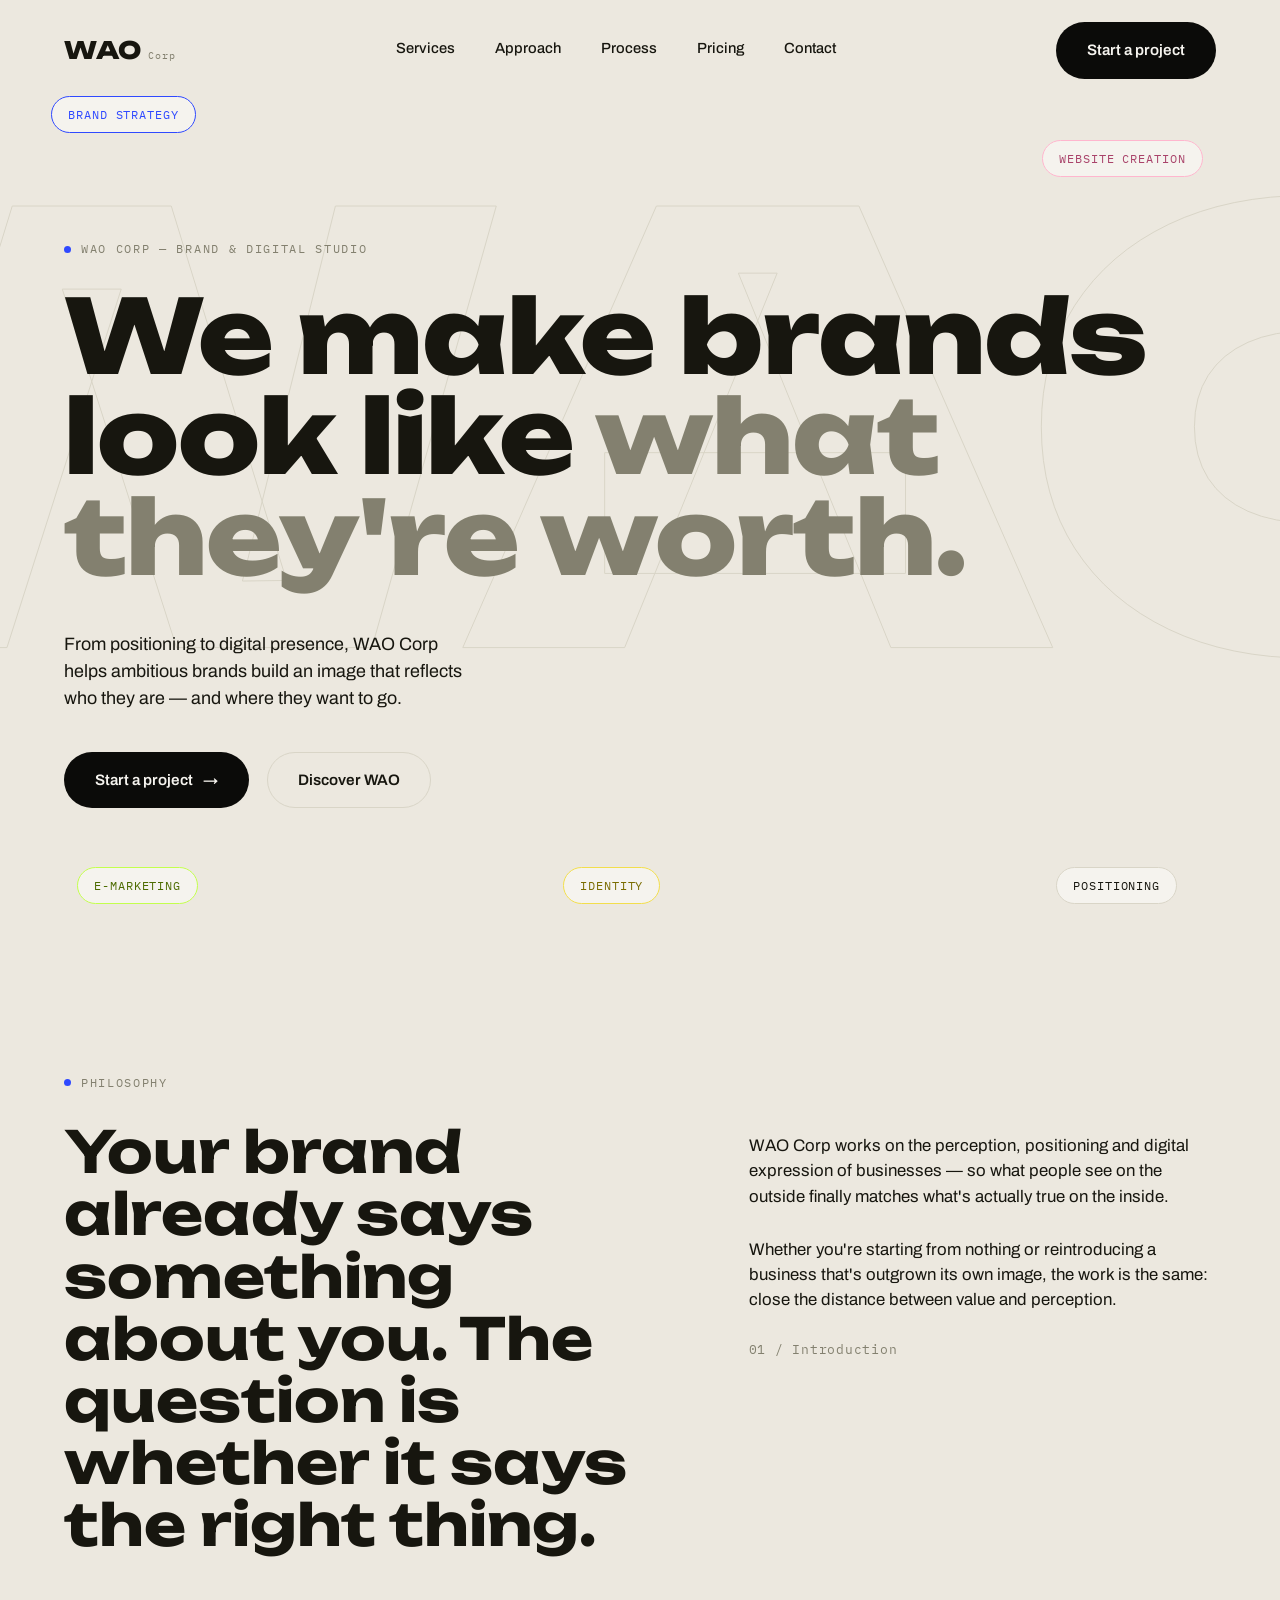
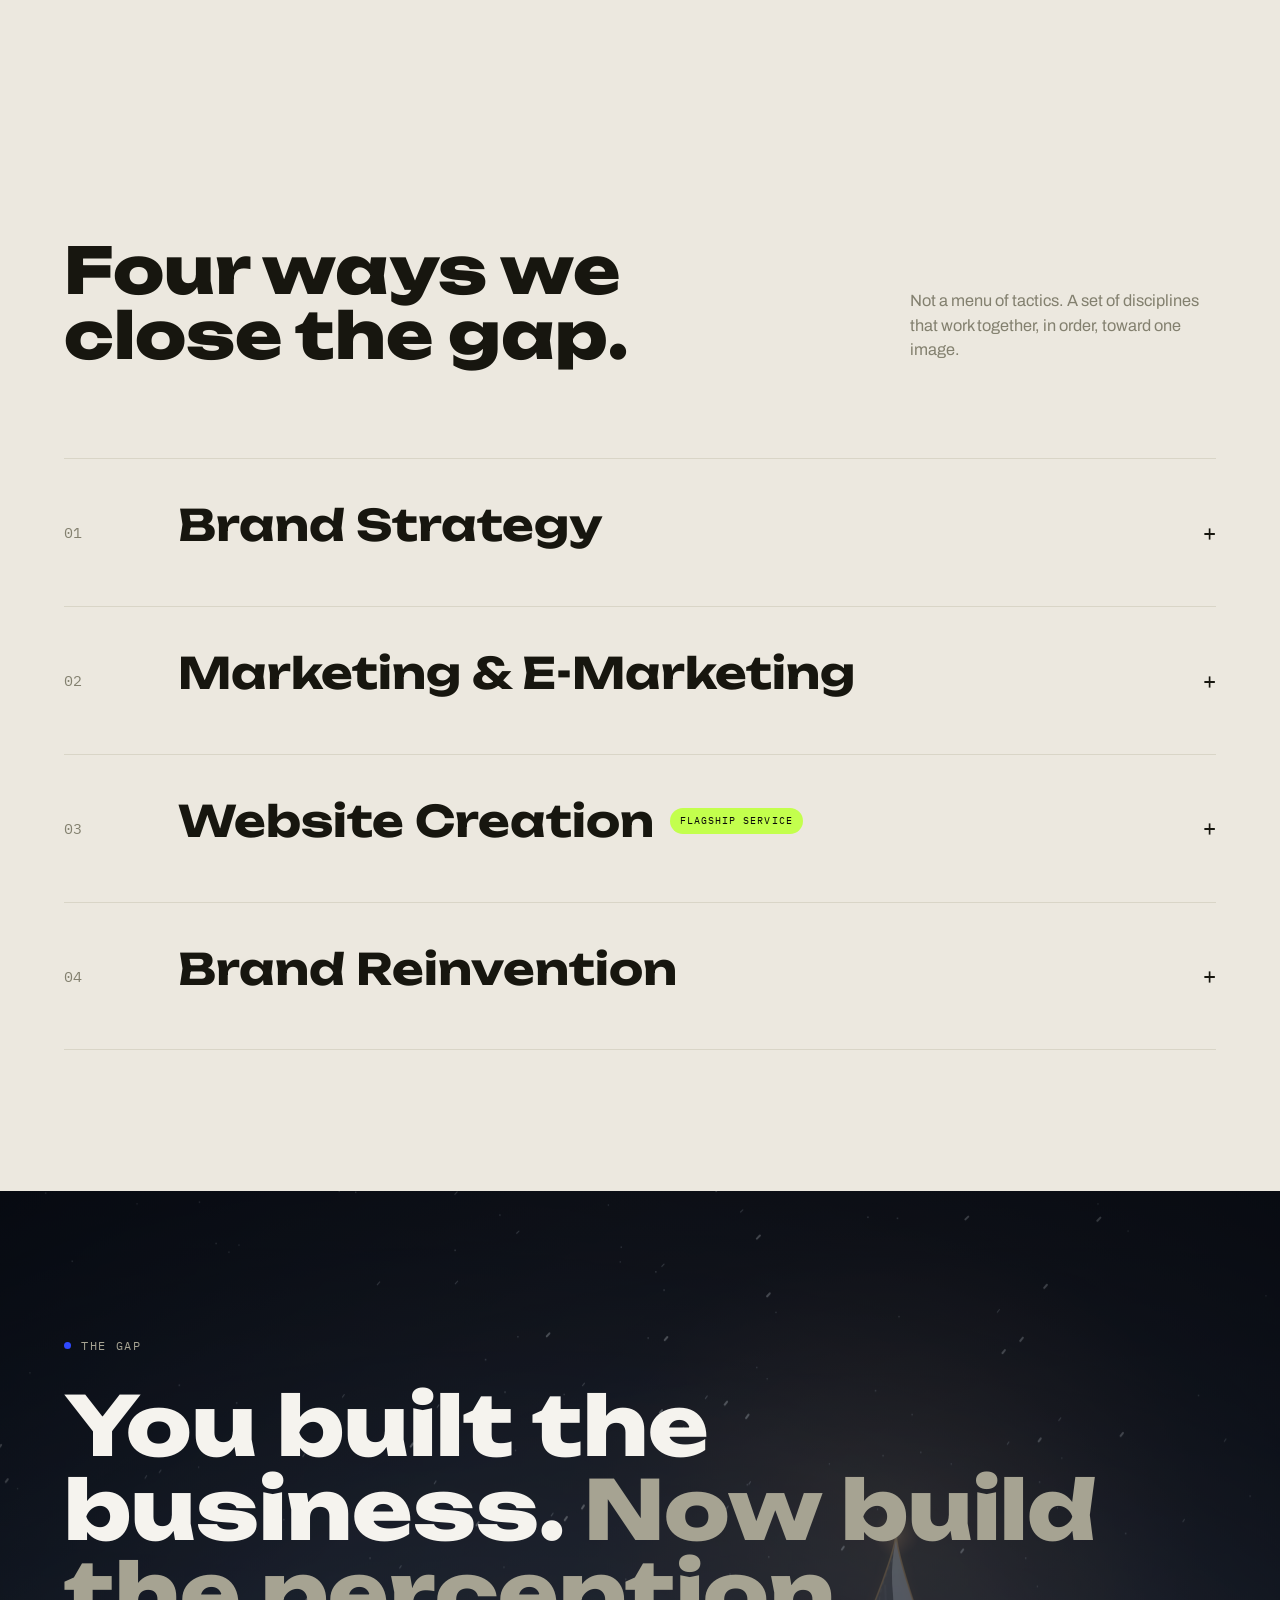
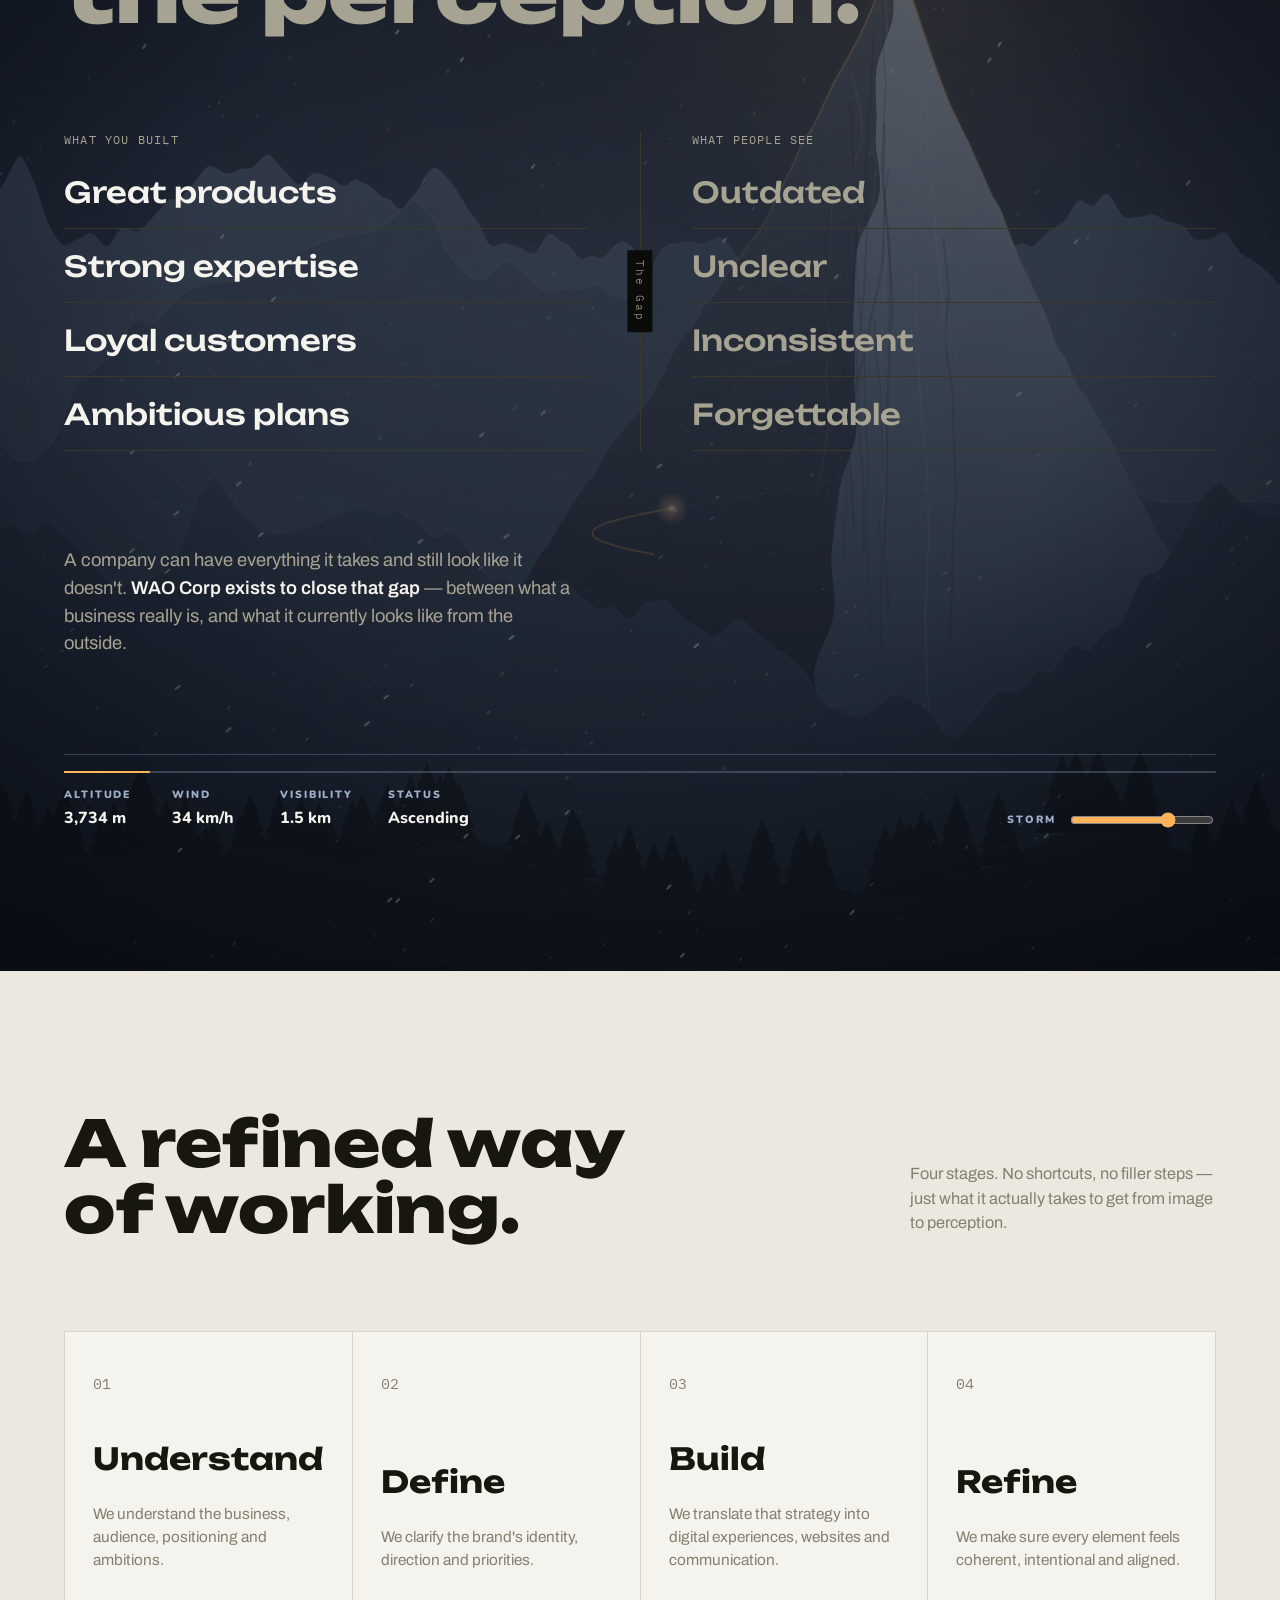
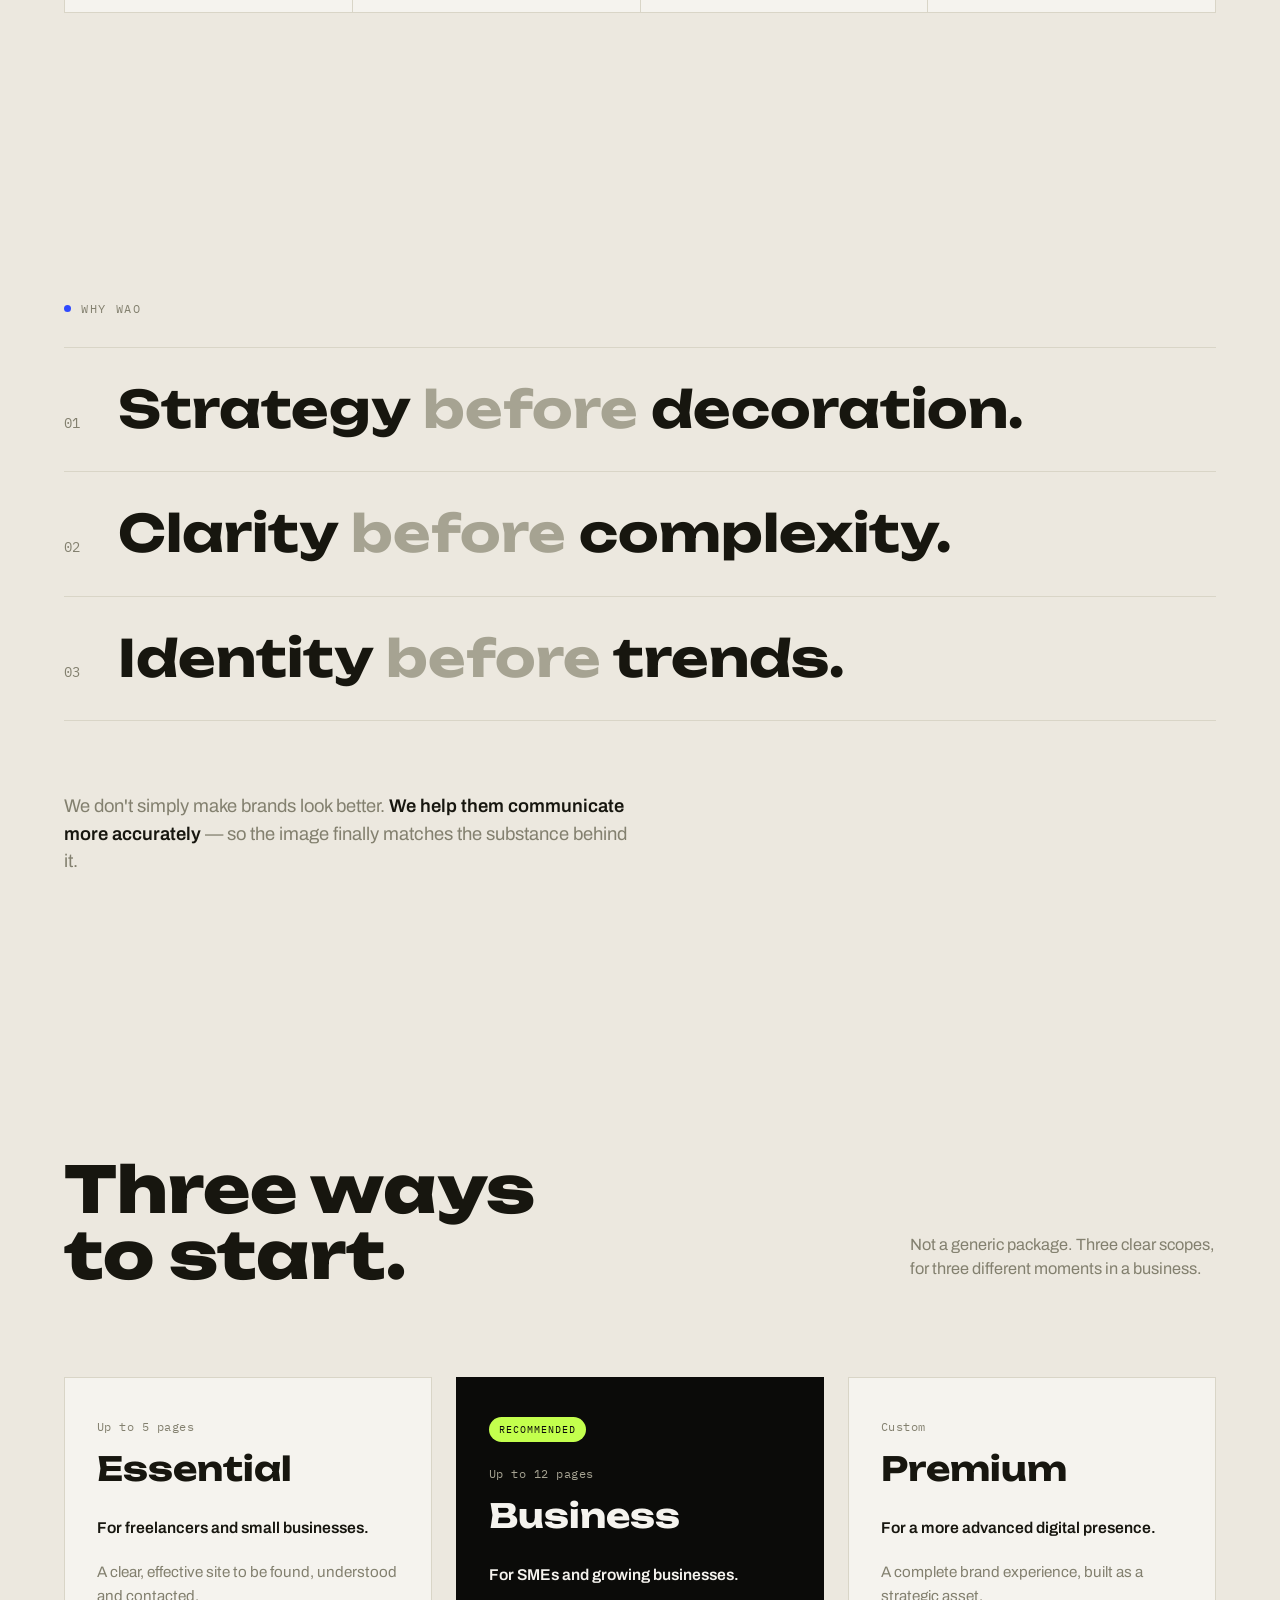
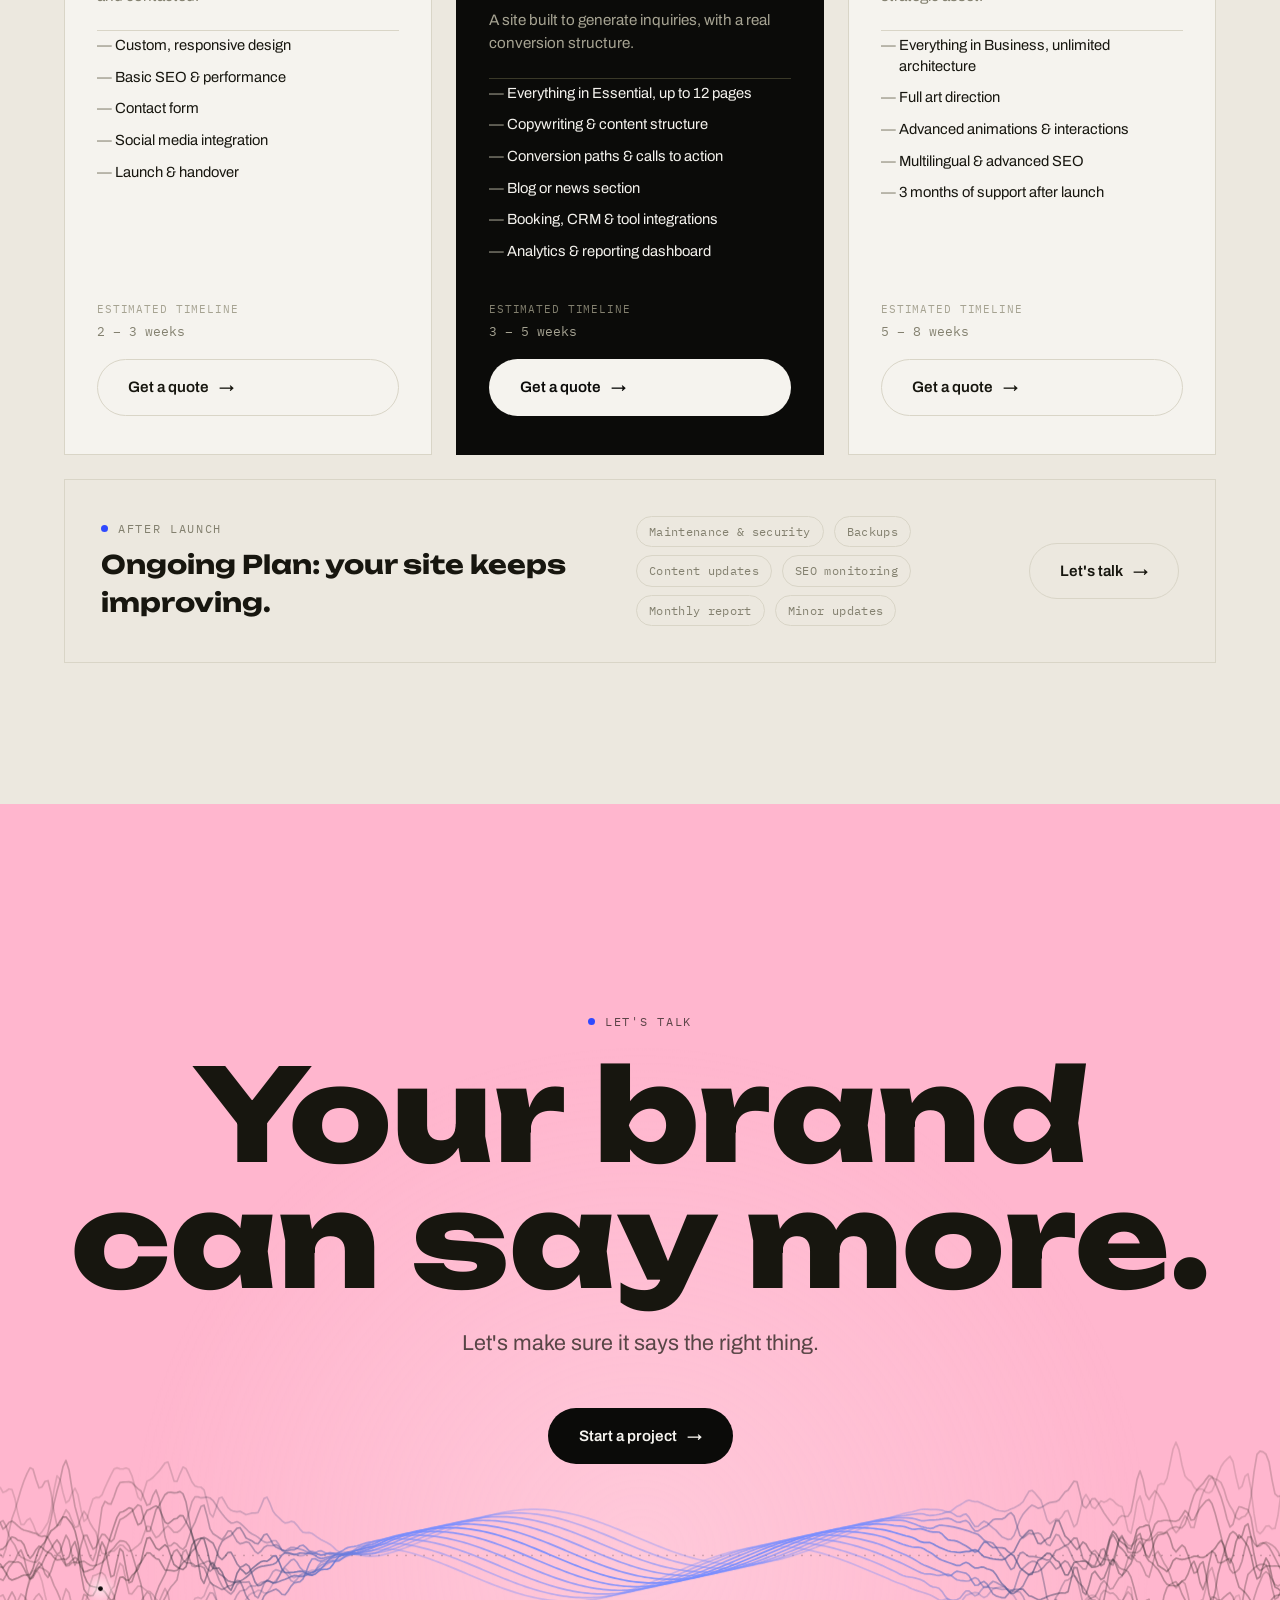
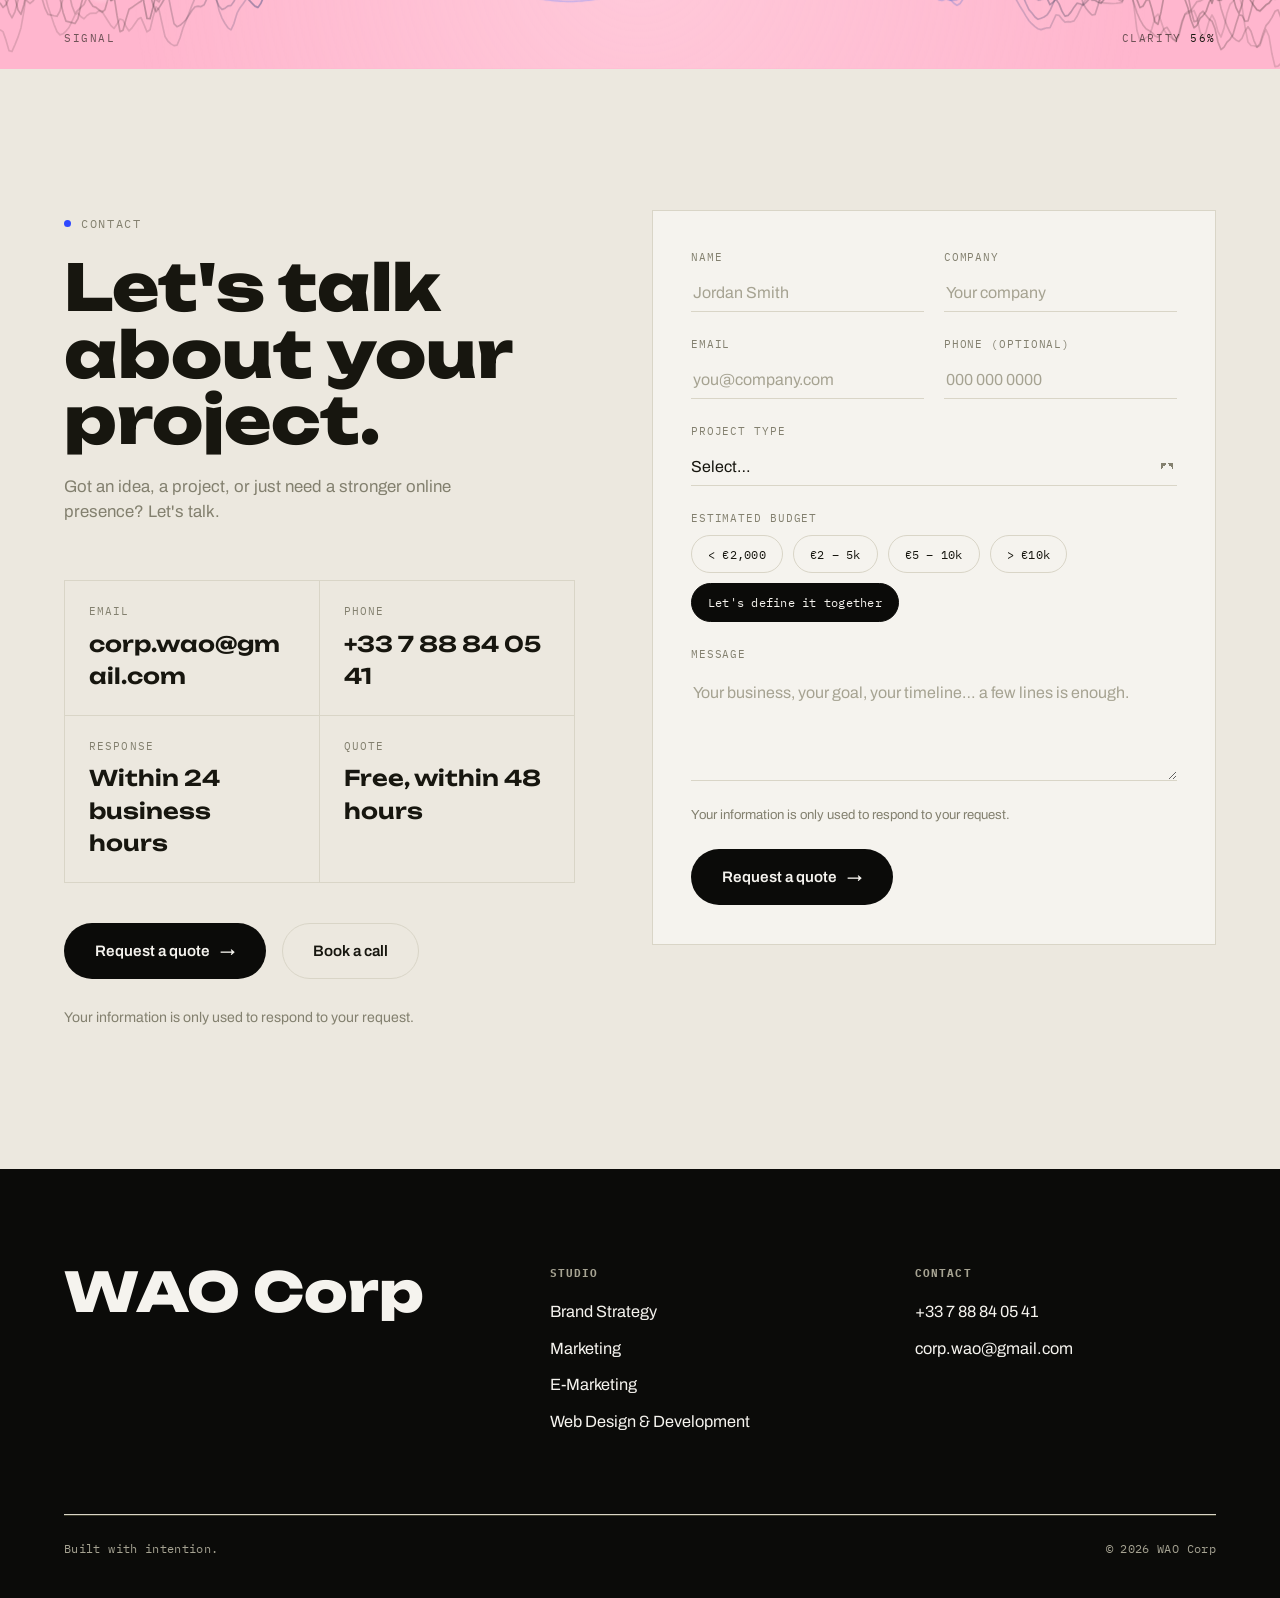
==== index.html @ 5b119898 "Add files via upload" ====
<!doctype html>
<html lang="en">
<head>
<meta charset="UTF-8">
<meta name="viewport" content="width=device-width, initial-scale=1, viewport-fit=cover">
<title>WAO Corp — Brand &amp; Digital Studio</title>
<meta name="description" content="WAO Corp helps ambitious brands align their image with what they're truly worth — brand strategy, marketing, website creation and brand reinvention.">
<meta name="theme-color" content="#F5F3EE">

<!-- Open Graph -->
<meta property="og:title" content="WAO Corp — Brand & Digital Studio">
<meta property="og:description" content="We make brands look like what they're worth.">
<meta property="og:type" content="website">

<link rel="preconnect" href="https://fonts.googleapis.com">
<link rel="preconnect" href="https://fonts.gstatic.com" crossorigin>
<link href="https://fonts.googleapis.com/css2?family=Unbounded:wght@500;600;700;800;900&family=Archivo:wght@400;500;600;700&family=IBM+Plex+Mono:wght@400;500&family=Nunito:wght@800;900&display=swap" rel="stylesheet">

<link rel="stylesheet" href="styles.css">
<link rel="stylesheet" href="work-visuals.css">
</head>
<body>

<!-- ================= HEADER ================= -->
<header class="site-header">
  <a href="#top" class="logo">WAO<span>Corp</span></a>

  <nav class="nav-links" aria-label="Primary">
    <a href="#services">Services</a>
    <a href="#approach">Approach</a>
    <a href="#process">Process</a>
    <a href="#pricing">Pricing</a>
    <a href="#contact">Contact</a>
  </nav>

  <div class="nav-right">
    <a href="#pricing" class="btn btn-primary nav-cta">Start a project</a>
    <button class="nav-toggle" aria-label="Open menu" aria-expanded="false">
      <span></span><span></span><span></span>
    </button>
  </div>
</header>

<div class="mobile-menu" id="mobile-menu">
  <nav class="mobile-menu-links" aria-label="Mobile">
    <a href="#services">Services</a>
    <a href="#approach">Approach</a>
    <a href="#process">Process</a>
    <a href="#pricing">Pricing</a>
    <a href="#contact">Contact</a>
  </nav>
  <div class="mobile-menu-foot">
    <span>corp.wao@gmail.com</span>
    <a href="#pricing">Start a project →</a>
  </div>
</div>

<main id="top">

  <!-- ================= HERO ================= -->
  <section class="hero section-alt">
    <div class="hero-watermark" aria-hidden="true">WAO</div>

    <div class="hero-tags" aria-hidden="true">
      <span class="hero-tag hero-tag--1">Brand Strategy</span>
      <span class="hero-tag hero-tag--2">Website Creation</span>
      <span class="hero-tag hero-tag--3">E-Marketing</span>
      <span class="hero-tag hero-tag--4">Positioning</span>
      <span class="hero-tag hero-tag--5">Identity</span>
    </div>

    <div class="container hero-inner">
      <div class="hero-eyebrow-row">
        <span class="eyebrow">WAO Corp — Brand &amp; Digital Studio</span>
      </div>

      <h1>We make brands<br>look like <em>what<br>they're worth.</em></h1>

      <div class="hero-grid">
        <div>
          <p class="hero-sub">From positioning to digital presence, WAO Corp helps ambitious brands build an image that reflects who they are — and where they want to go.</p>
          <div class="hero-actions">
            <a href="#pricing" class="btn btn-primary">Start a project <span class="btn-arrow">→</span></a>
            <a href="#philosophy" class="btn btn-ghost">Discover WAO</a>
          </div>
        </div>
      </div>
    </div>
  </section>

  <!-- ================= PHILOSOPHY ================= -->
  <section class="section section-alt" id="philosophy">
    <div class="container">
      <span class="eyebrow reveal">Philosophy</span>

      <div class="philosophy-grid" style="margin-top: 28px;">
        <p class="philosophy-statement reveal">Your brand already says something about you. <span class="accent">The question is whether it says the right thing.</span></p>

        <div class="philosophy-aside reveal">
          <p>WAO Corp works on the perception, positioning and digital expression of businesses — so what people see on the outside finally matches what's actually true on the inside.</p>
          <p>Whether you're starting from nothing or reintroducing a business that's outgrown its own image, the work is the same: close the distance between value and perception.</p>
          <span class="philosophy-index">01 / Introduction</span>
        </div>
      </div>
    </div>
  </section>

  <!-- ================= SERVICES ================= -->
  <section class="section section-alt" id="services">
    <div class="container">
      <div class="section-head reveal">
        <h2>Four ways we close the gap.</h2>
        <p>Not a menu of tactics. A set of disciplines that work together, in order, toward one image.</p>
      </div>

      <div class="service-list reveal">
        <div class="service-row" tabindex="0" role="button" aria-expanded="false">
          <span class="service-index">01</span>
          <div class="service-main">
            <div class="service-title-line">
              <h3 class="service-title">Brand Strategy</h3>
            </div>
            <div class="service-desc">
              <div class="service-desc-inner">
                <p>Positioning, identity direction, brand perception, messaging and strategic coherence. The thinking everything else is built on.</p>
              </div>
            </div>
          </div>
          <span class="service-arrow" aria-hidden="true">+</span>
        </div>

        <div class="service-row" tabindex="0" role="button" aria-expanded="false">
          <span class="service-index">02</span>
          <div class="service-main">
            <div class="service-title-line">
              <h3 class="service-title">Marketing &amp; E-Marketing</h3>
            </div>
            <div class="service-desc">
              <div class="service-desc-inner">
                <p>Digital marketing strategy, content direction, acquisition thinking, digital campaigns and online visibility — built around the brand, not around trends.</p>
              </div>
            </div>
          </div>
          <span class="service-arrow" aria-hidden="true">+</span>
        </div>

        <div class="service-row" tabindex="0" role="button" aria-expanded="false">
          <span class="service-index">03</span>
          <div class="service-main">
            <div class="service-title-line">
              <h3 class="service-title">Website Creation</h3>
              <span class="service-flag">Flagship service</span>
            </div>
            <div class="service-desc">
              <div class="service-desc-inner">
                <p>Website design and development focused on clarity, credibility, conversion and brand expression. Often the first real contact between a company and the people it wants to reach — so it's the one we treat with the most weight.</p>
              </div>
            </div>
          </div>
          <span class="service-arrow" aria-hidden="true">+</span>
        </div>

        <div class="service-row" tabindex="0" role="button" aria-expanded="false">
          <span class="service-index">04</span>
          <div class="service-main">
            <div class="service-title-line">
              <h3 class="service-title">Brand Reinvention</h3>
            </div>
            <div class="service-desc">
              <div class="service-desc-inner">
                <p>Helping existing businesses redefine how they present themselves when their current identity no longer reflects their ambition.</p>
              </div>
            </div>
          </div>
          <span class="service-arrow" aria-hidden="true">+</span>
        </div>
      </div>
    </div>
  </section>

  <!-- ================= THE GAP =================
       Background: animated canvas (ported from Summit Storm), a climber
       ascending a snowstorm-wrapped peak. See gap-animation.js. -->
  <section class="section the-gap-section" id="the-gap">
    <canvas class="gap-canvas" id="gap-stage" role="img" aria-label="Animated snowstorm over a mountain range. A climber's headlamp works up a switchback route toward a glowing summit."></canvas>
    <div class="gap-overlay" aria-hidden="true"></div>

    <div class="container gap-content">
      <span class="eyebrow eyebrow--on-dark reveal">The Gap</span>

      <h2 class="gap-statement reveal" style="margin-top: 28px;">You built the business. <span class="accent">Now build the perception.</span></h2>

      <div class="gap-columns reveal">
        <div class="gap-col">
          <span class="gap-col-label">What you built</span>
          <ul>
            <li>Great products</li>
            <li>Strong expertise</li>
            <li>Loyal customers</li>
            <li>Ambitious plans</li>
          </ul>
        </div>

        <div class="gap-divider" aria-hidden="true"><span>The Gap</span></div>

        <div class="gap-col gap-col--negative">
          <span class="gap-col-label">What people see</span>
          <ul>
            <li>Outdated</li>
            <li>Unclear</li>
            <li>Inconsistent</li>
            <li>Forgettable</li>
          </ul>
        </div>
      </div>

      <p class="gap-close reveal">A company can have everything it takes and still look like it doesn't. <strong>WAO Corp exists to close that gap</strong> — between what a business really is, and what it currently looks like from the outside.</p>

      <footer class="gap-hud reveal">
        <div class="gap-hud-prog" aria-hidden="true"><i id="gap-prog"></i></div>
        <dl class="gap-hud-readouts">
          <div class="val"><dt>Altitude</dt><dd id="gap-r-alt">3,650 m</dd></div>
          <div class="val"><dt>Wind</dt><dd id="gap-r-wind">62 km/h</dd></div>
          <div class="val"><dt>Visibility</dt><dd id="gap-r-vis">180 m</dd></div>
          <div class="status"><dt>Status</dt><dd id="gap-r-state">Ascending</dd></div>
        </dl>
        <div class="gap-hud-ctrl">
          <label for="gap-storm">Storm</label>
          <input type="range" id="gap-storm" min="0" max="100" value="70">
        </div>
      </footer>
    </div>
  </section>

  <!-- ================= PROCESS ================= -->
  <section class="section section-alt" id="process">
    <div class="container">
      <div class="section-head reveal">
        <h2>A refined way of working.</h2>
        <p>Four stages. No shortcuts, no filler steps — just what it actually takes to get from image to perception.</p>
      </div>

      <div class="process-list reveal">
        <div class="process-step">
          <span class="process-num">01</span>
          <h3 class="process-title">Understand</h3>
          <p class="process-desc">We understand the business, audience, positioning and ambitions.</p>
        </div>
        <div class="process-step">
          <span class="process-num">02</span>
          <h3 class="process-title">Define</h3>
          <p class="process-desc">We clarify the brand's identity, direction and priorities.</p>
        </div>
        <div class="process-step">
          <span class="process-num">03</span>
          <h3 class="process-title">Build</h3>
          <p class="process-desc">We translate that strategy into digital experiences, websites and communication.</p>
        </div>
        <div class="process-step">
          <span class="process-num">04</span>
          <h3 class="process-title">Refine</h3>
          <p class="process-desc">We make sure every element feels coherent, intentional and aligned.</p>
        </div>
      </div>
    </div>
  </section>

  <!-- ================= WHY WAO ================= -->
  <section class="section section-alt" id="approach">
    <div class="container">
      <span class="eyebrow reveal">Why WAO</span>

      <div class="why-list reveal" style="margin-top: 28px;">
        <div class="why-line">
          <span class="why-num">01</span>
          <p class="why-text">Strategy <span class="fade">before</span> decoration.</p>
        </div>
        <div class="why-line">
          <span class="why-num">02</span>
          <p class="why-text">Clarity <span class="fade">before</span> complexity.</p>
        </div>
        <div class="why-line">
          <span class="why-num">03</span>
          <p class="why-text">Identity <span class="fade">before</span> trends.</p>
        </div>
      </div>

      <p class="why-close reveal">We don't simply make brands look better. <strong>We help them communicate more accurately</strong> — so the image finally matches the substance behind it.</p>
    </div>
  </section>

  <!-- ================= PRICING ================= -->
  <section class="section section-alt" id="pricing">
    <div class="container">
      <div class="section-head reveal">
        <h2>Three ways to start.</h2>
        <p>Not a generic package. Three clear scopes, for three different moments in a business.</p>
      </div>

      <div class="pricing-grid reveal">
        <article class="pricing-card">
          <div class="pricing-head">
            <span class="pricing-scope">Up to 5 pages</span>
            <h3 class="pricing-name">Essential</h3>
          </div>
          <p class="pricing-audience">For freelancers and small businesses.</p>
          <p class="pricing-desc">A clear, effective site to be found, understood and contacted.</p>
          <ul class="pricing-features">
            <li>Custom, responsive design</li>
            <li>Basic SEO &amp; performance</li>
            <li>Contact form</li>
            <li>Social media integration</li>
            <li>Launch &amp; handover</li>
          </ul>
          <div class="pricing-foot">
            <div class="pricing-timeline"><span>Estimated timeline</span>2 – 3 weeks</div>
            <a href="#contact" class="btn btn-ghost">Get a quote <span class="btn-arrow">→</span></a>
          </div>
        </article>

        <article class="pricing-card pricing-card--featured">
          <span class="pricing-badge">Recommended</span>
          <div class="pricing-head">
            <span class="pricing-scope">Up to 12 pages</span>
            <h3 class="pricing-name">Business</h3>
          </div>
          <p class="pricing-audience">For SMEs and growing businesses.</p>
          <p class="pricing-desc">A site built to generate inquiries, with a real conversion structure.</p>
          <ul class="pricing-features">
            <li>Everything in Essential, up to 12 pages</li>
            <li>Copywriting &amp; content structure</li>
            <li>Conversion paths &amp; calls to action</li>
            <li>Blog or news section</li>
            <li>Booking, CRM &amp; tool integrations</li>
            <li>Analytics &amp; reporting dashboard</li>
          </ul>
          <div class="pricing-foot">
            <div class="pricing-timeline"><span>Estimated timeline</span>3 – 5 weeks</div>
            <a href="#contact" class="btn btn-on-dark">Get a quote <span class="btn-arrow">→</span></a>
          </div>
        </article>

        <article class="pricing-card">
          <div class="pricing-head">
            <span class="pricing-scope">Custom</span>
            <h3 class="pricing-name">Premium</h3>
          </div>
          <p class="pricing-audience">For a more advanced digital presence.</p>
          <p class="pricing-desc">A complete brand experience, built as a strategic asset.</p>
          <ul class="pricing-features">
            <li>Everything in Business, unlimited architecture</li>
            <li>Full art direction</li>
            <li>Advanced animations &amp; interactions</li>
            <li>Multilingual &amp; advanced SEO</li>
            <li>3 months of support after launch</li>
          </ul>
          <div class="pricing-foot">
            <div class="pricing-timeline"><span>Estimated timeline</span>5 – 8 weeks</div>
            <a href="#contact" class="btn btn-ghost">Get a quote <span class="btn-arrow">→</span></a>
          </div>
        </article>
      </div>

      <div class="pricing-followup reveal">
        <div class="pricing-followup-head">
          <span class="eyebrow">After launch</span>
          <h3 class="pricing-followup-title">Ongoing Plan: your site keeps improving.</h3>
        </div>
        <ul class="pricing-followup-list">
          <li>Maintenance &amp; security</li>
          <li>Backups</li>
          <li>Content updates</li>
          <li>SEO monitoring</li>
          <li>Monthly report</li>
          <li>Minor updates</li>
        </ul>
        <a href="#contact" class="btn btn-ghost">Let's talk <span class="btn-arrow">→</span></a>
      </div>
    </div>
  </section>

  <!-- ================= CTA ================= -->
  <section class="cta-section" id="start-project">
    <canvas class="cta-canvas" id="cta-stage" role="img" aria-label="Animated sound-wave lines. Noisy and tangled at the edges, they resolve into clean, parallel lines near the centre."></canvas>
    <div class="container">
      <span class="eyebrow reveal">Let's talk</span>
      <h2 class="cta-heading reveal" style="margin-top: 20px;">Your brand can say more.</h2>
      <p class="cta-sub reveal">Let's make sure it says the right thing.</p>
      <div class="cta-actions reveal">
        <a href="#contact" class="btn btn-primary">Start a project <span class="btn-arrow">→</span></a>
      </div>
    </div>
    <div class="cta-readout" aria-hidden="true"><span>Signal</span><span>Clarity <b id="cta-clarity">62%</b></span></div>
  </section>

  <!-- ================= CONTACT =================
       The quote form posts to Formspree. The form ID (myekyvgg) is set in the form action. -->
  <section class="section contact-section" id="contact">
    <div class="container">
      <div class="contact-grid">
        <div class="reveal">
          <span class="eyebrow">Contact</span>
          <h2 class="contact-heading" style="margin-top: 20px;">Let's talk about your project.</h2>
          <p class="contact-sub">Got an idea, a project, or just need a stronger online presence? Let's talk.</p>

          <div class="contact-info-grid">
            <div class="contact-info-item">
              <span class="contact-info-label">Email</span>
              <a href="mailto:corp.wao@gmail.com" class="contact-info-value">corp.wao@gmail.com</a>
            </div>
            <div class="contact-info-item">
              <span class="contact-info-label">Phone</span>
              <a href="tel:+33788840541" class="contact-info-value">+33 7 88 84 05 41</a>
            </div>
            <div class="contact-info-item">
              <span class="contact-info-label">Response</span>
              <span class="contact-info-value">Within 24 business hours</span>
            </div>
            <div class="contact-info-item">
              <span class="contact-info-label">Quote</span>
              <span class="contact-info-value">Free, within 48 hours</span>
            </div>
          </div>

          <div class="contact-actions">
            <a href="#devis-form" class="btn btn-primary">Request a quote <span class="btn-arrow">→</span></a>
            <a href="mailto:corp.wao@gmail.com?subject=Book%20a%20call" class="btn btn-ghost">Book a call</a>
          </div>

          <p class="contact-note">Your information is only used to respond to your request.</p>
        </div>

        <div class="contact-form-wrap reveal">
        <form class="contact-form" id="devis-form" action="https://formspree.io/f/myekyvgg" method="POST" novalidate>
          <input type="hidden" name="_subject" value="New quote request - WAO Corp">
          <input type="text" name="_gotcha" class="form-hp" tabindex="-1" autocomplete="off" aria-hidden="true">
          <div class="form-row">
            <div class="form-field">
              <label for="f-name">Name</label>
              <input type="text" id="f-name" name="name" placeholder="Jordan Smith" autocomplete="name" required>
            </div>
            <div class="form-field">
              <label for="f-company">Company</label>
              <input type="text" id="f-company" name="company" placeholder="Your company" autocomplete="organization">
            </div>
          </div>

          <div class="form-row">
            <div class="form-field">
              <label for="f-email">Email</label>
              <input type="email" id="f-email" name="email" placeholder="you@company.com" autocomplete="email" required>
            </div>
            <div class="form-field">
              <label for="f-phone">Phone (optional)</label>
              <input type="tel" id="f-phone" name="phone" placeholder="000 000 0000" autocomplete="tel">
            </div>
          </div>

          <div class="form-field">
            <label for="f-project-type">Project type</label>
            <select id="f-project-type" name="projectType" required>
              <option value="" selected disabled>Select…</option>
              <option value="brand-strategy">Brand Strategy</option>
              <option value="marketing">Marketing &amp; E-Marketing</option>
              <option value="website">Website Creation</option>
              <option value="reinvention">Brand Reinvention</option>
              <option value="other">Other</option>
            </select>
          </div>

          <div class="form-field">
            <label id="f-budget-label">Estimated budget</label>
            <div class="budget-group" role="radiogroup" aria-labelledby="f-budget-label">
              <span class="budget-pill">
                <input type="radio" id="f-budget-1" name="budget" value="< €2,000">
                <label for="f-budget-1">&lt; €2,000</label>
              </span>
              <span class="budget-pill">
                <input type="radio" id="f-budget-2" name="budget" value="€2 – 5k">
                <label for="f-budget-2">€2 – 5k</label>
              </span>
              <span class="budget-pill">
                <input type="radio" id="f-budget-3" name="budget" value="€5 – 10k">
                <label for="f-budget-3">€5 – 10k</label>
              </span>
              <span class="budget-pill">
                <input type="radio" id="f-budget-4" name="budget" value="> €10k">
                <label for="f-budget-4">&gt; €10k</label>
              </span>
              <span class="budget-pill">
                <input type="radio" id="f-budget-5" name="budget" value="Let's define it together" checked>
                <label for="f-budget-5">Let's define it together</label>
              </span>
            </div>
          </div>

          <div class="form-field">
            <label for="f-message">Message</label>
            <textarea id="f-message" name="message" placeholder="Your business, your goal, your timeline… a few lines is enough." required></textarea>
          </div>

          <p class="form-note">Your information is only used to respond to your request.</p>

          <p class="form-error" id="devis-error" role="alert" hidden></p>

          <button type="submit" class="btn btn-primary form-submit">Request a quote <span class="btn-arrow">→</span></button>
        </form>

        <div class="form-confirm" id="devis-confirm" role="status" aria-live="polite">
          <h3 class="form-confirm-title">Thanks<span id="devis-confirm-name"></span>.</h3>
          <p>Your request has been received. We'll get back to you within 24 business hours.</p>
        </div>
        </div>
      </div>
    </div>
  </section>

</main>

<!-- ================= FOOTER ================= -->
<footer class="site-footer">
  <div class="container">
    <div class="footer-top">
      <div class="footer-brand">WAO Corp</div>

      <div class="footer-col">
        <h4>Studio</h4>
        <ul>
          <li><a href="#services">Brand Strategy</a></li>
          <li><a href="#services">Marketing</a></li>
          <li><a href="#services">E-Marketing</a></li>
          <li><a href="#services">Web Design &amp; Development</a></li>
        </ul>
      </div>

      <div class="footer-col">
        <h4>Contact</h4>
        <ul>
          <li><a href="tel:+33788840541">+33 7 88 84 05 41</a></li>
          <li><a href="mailto:corp.wao@gmail.com">corp.wao@gmail.com</a></li>
        </ul>
      </div>
    </div>

    <hr class="hairline">

    <div class="footer-bottom">
      <span>Built with intention.</span>
      <span>© <span data-year>2026</span> WAO Corp</span>
    </div>
  </div>
</footer>

<script src="script.js"></script>
<script src="gap-animation.js"></script>
<script src="cta-animation.js"></script>
</body>
</html>
---- styles.css ----
/* ==========================================================================
   WAO Corp — Design tokens
   ========================================================================== */

:root {
  /* Base neutrals — warm, deliberate off-white/black (not pure) */
  --paper: #F5F3EE;
  --paper-alt: #ECE8DF;
  --black: #0B0B09;
  --charcoal: #18170F;
  --ink: #17160F;
  --grey: #83806F;
  --grey-soft: #A6A392;
  --line: #D9D5C7;
  --line-on-dark: #3A3928;
  --white: #FFFEFB;

  /* Accents — used sparingly, on CTAs / tags / hovers only */
  --blue: #2F49FF;
  --green: #C3FF4D;
  --pink: #FFB6CE;
  --yellow: #F2DE4C;

  /* Type — MONK (Rasio Std) is the brand's licensed display face; it is
     not hosted anywhere this stylesheet can load, so it leads the stack
     and 'Unbounded' (bold, geometric, close in spirit) stands in until
     the licensed files are added below. */
  --font-display: 'MONK', 'Unbounded', 'Arial Narrow', sans-serif;
  --font-body: 'Archivo', 'Helvetica Neue', Arial, sans-serif;
  --font-mono: 'IBM Plex Mono', 'Courier New', monospace;

  /* Scale */
  --container: 1360px;
  --gutter: clamp(20px, 5vw, 64px);
  --section-pad: clamp(72px, 11vw, 168px);

  color-scheme: light;
}

/* WAO Corp is a fixed brand identity (light paper base, deliberate dark
   sections for contrast) rather than a viewer-theme-following page. */

/* To switch on the licensed MONK font: drop its files in a /fonts folder
   next to this stylesheet and uncomment the block below (add one
   @font-face per weight the license includes; font-weight ranges work
   for a variable file). Nothing else in this stylesheet needs to change —
   every heading already requests 'MONK' first.
@font-face {
  font-family: 'MONK';
  src: url('fonts/Monk-Bold.woff2') format('woff2'),
       url('fonts/Monk-Bold.otf') format('opentype');
  font-weight: 700;
  font-display: swap;
}
@font-face {
  font-family: 'MONK';
  src: url('fonts/Monk-Black.woff2') format('woff2'),
       url('fonts/Monk-Black.otf') format('opentype');
  font-weight: 900;
  font-display: swap;
}
*/

* , *::before, *::after { box-sizing: border-box; }

html {
  scroll-behavior: smooth;
}

@media (prefers-reduced-motion: reduce) {
  html { scroll-behavior: auto; }
  *, *::before, *::after {
    animation-duration: 0.01ms !important;
    animation-iteration-count: 1 !important;
    transition-duration: 0.01ms !important;
    scroll-behavior: auto !important;
  }
}

body {
  margin: 0;
  background: var(--paper);
  color: var(--ink);
  font-family: var(--font-body);
  font-size: 16px;
  line-height: 1.5;
  -webkit-font-smoothing: antialiased;
  text-rendering: optimizeLegibility;
  overflow-x: hidden;
}

img { max-width: 100%; display: block; }

a { color: inherit; text-decoration: none; }

button {
  font: inherit;
  color: inherit;
  background: none;
  border: none;
  cursor: pointer;
}

ul { list-style: none; margin: 0; padding: 0; }

h1, h2, h3, h4, p { margin: 0; }

::selection { background: var(--black); color: var(--paper); }

.container {
  width: 100%;
  max-width: var(--container);
  margin-inline: auto;
  padding-inline: var(--gutter);
}

.eyebrow {
  font-family: var(--font-mono);
  font-size: 0.75rem;
  letter-spacing: 0.14em;
  text-transform: uppercase;
  color: var(--grey);
  display: inline-flex;
  align-items: center;
  gap: 10px;
}

.eyebrow::before {
  content: '';
  width: 7px;
  height: 7px;
  border-radius: 50%;
  background: var(--blue);
  flex-shrink: 0;
}

.eyebrow--on-dark { color: var(--grey-soft); }

/* Reveal-on-scroll: visible at rest, animates when JS + IO are available */
.reveal {
  opacity: 1;
  transform: none;
}
.js .reveal {
  opacity: 0;
  transform: translateY(24px);
  transition: opacity 0.8s cubic-bezier(0.16, 1, 0.3, 1), transform 0.8s cubic-bezier(0.16, 1, 0.3, 1);
}
.js .reveal.is-visible {
  opacity: 1;
  transform: none;
}

/* Stagger children of a revealed group */
.reveal-group.is-visible .reveal-item { transition-delay: var(--stagger, 0ms); }

/* ==========================================================================
   Buttons
   ========================================================================== */

.btn {
  display: inline-flex;
  align-items: center;
  gap: 10px;
  padding: 16px 30px;
  font-family: var(--font-body);
  font-weight: 600;
  font-size: 0.95rem;
  border-radius: 999px;
  border: 1px solid transparent;
  transition: transform 0.4s cubic-bezier(0.16, 1, 0.3, 1), background 0.3s ease, color 0.3s ease, border-color 0.3s ease;
  white-space: nowrap;
}

.btn:hover { transform: translateY(-2px); }
.btn:active { transform: translateY(0); }

.btn-primary {
  background: var(--black);
  color: var(--paper);
}
.btn-primary:hover { background: var(--blue); color: var(--white); }

.btn-ghost {
  background: transparent;
  color: var(--ink);
  border-color: var(--line);
}
.btn-ghost:hover { border-color: var(--ink); }

.btn-on-dark {
  background: var(--paper);
  color: var(--black);
}
.btn-on-dark:hover { background: var(--green); }

.btn-ghost-on-dark {
  background: transparent;
  color: var(--paper);
  border-color: var(--line-on-dark);
}
.btn-ghost-on-dark:hover { border-color: var(--paper); }

.btn-arrow {
  display: inline-block;
  transition: transform 0.4s cubic-bezier(0.16, 1, 0.3, 1);
}
.btn:hover .btn-arrow { transform: translateX(4px); }

/* ==========================================================================
   Header / Nav
   ========================================================================== */

.site-header {
  position: fixed;
  top: 0;
  left: 0;
  right: 0;
  z-index: 100;
  padding: 22px var(--gutter);
  padding-top: calc(22px + env(safe-area-inset-top, 0px));
  display: flex;
  align-items: center;
  justify-content: space-between;
  transition: background 0.4s ease, border-color 0.4s ease, padding 0.4s ease;
  border-bottom: 1px solid transparent;
}

.site-header.is-scrolled {
  background: rgba(245, 243, 238, 0.86);
  backdrop-filter: blur(10px);
  -webkit-backdrop-filter: blur(10px);
  border-bottom-color: var(--line);
  padding-block: 16px;
}

.logo {
  font-family: var(--font-display);
  font-weight: 800;
  font-size: 1.5rem;
  letter-spacing: 0.01em;
  display: flex;
  align-items: baseline;
  gap: 6px;
  z-index: 2;
}
.logo span { color: var(--grey); font-family: var(--font-mono); font-size: 0.6rem; font-weight: 400; letter-spacing: 0.1em; }

.nav-links {
  display: flex;
  align-items: center;
  gap: 40px;
}

.nav-links a {
  font-size: 0.92rem;
  font-weight: 500;
  position: relative;
  padding-bottom: 4px;
}

.nav-links a::after {
  content: '';
  position: absolute;
  left: 0;
  bottom: 0;
  width: 0;
  height: 1px;
  background: var(--ink);
  transition: width 0.35s cubic-bezier(0.16, 1, 0.3, 1);
}

.nav-links a:hover::after { width: 100%; }

.nav-right { display: flex; align-items: center; gap: 28px; }

.nav-cta { display: inline-flex; }

.nav-toggle {
  display: none;
  flex-direction: column;
  justify-content: center;
  gap: 5px;
  width: 32px;
  height: 24px;
  z-index: 201;
}
.nav-toggle span {
  display: block;
  height: 2px;
  width: 100%;
  background: var(--ink);
  transition: transform 0.35s ease, opacity 0.35s ease, background 0.35s ease;
}
.nav-toggle[aria-expanded="true"] span:nth-child(1) { transform: translateY(7px) rotate(45deg); }
.nav-toggle[aria-expanded="true"] span:nth-child(2) { opacity: 0; }
.nav-toggle[aria-expanded="true"] span:nth-child(3) { transform: translateY(-7px) rotate(-45deg); }

.mobile-menu {
  position: fixed;
  inset: 0;
  background: var(--black);
  color: var(--paper);
  z-index: 200;
  display: flex;
  flex-direction: column;
  justify-content: center;
  padding: var(--gutter);
  overflow-y: auto;
  transform: translateY(-100%);
  transition: transform 0.5s cubic-bezier(0.65, 0, 0.35, 1);
}
.mobile-menu.is-open { transform: translateY(0); }

.mobile-menu-links {
  display: flex;
  flex-direction: column;
  gap: 18px;
}
.mobile-menu-links a {
  font-family: var(--font-display);
  font-size: clamp(2.2rem, 11vw, 3.2rem);
  font-weight: 700;
  line-height: 1.05;
}
.mobile-menu-foot {
  margin-top: 56px;
  display: flex;
  flex-direction: column;
  gap: 10px;
  color: var(--grey-soft);
  font-family: var(--font-mono);
  font-size: 0.8rem;
}
.mobile-menu-foot a { color: var(--paper); }

/* ==========================================================================
   Hero
   ========================================================================== */

.hero {
  position: relative;
  padding-top: clamp(150px, 24vw, 240px);
  padding-bottom: clamp(80px, 10vw, 120px);
  overflow: hidden;
}

.hero-watermark {
  position: absolute;
  top: 46%;
  left: 50%;
  transform: translate(-50%, -50%);
  font-family: var(--font-display);
  font-weight: 900;
  font-size: clamp(20rem, 46vw, 44rem);
  line-height: 1;
  color: transparent;
  -webkit-text-stroke: 1px var(--line);
  white-space: nowrap;
  pointer-events: none;
  user-select: none;
  z-index: 0;
}

.hero-inner {
  position: relative;
  z-index: 1;
}

.hero-eyebrow-row {
  display: flex;
  align-items: center;
  justify-content: space-between;
  margin-bottom: 28px;
}

.hero h1 {
  font-family: var(--font-display);
  font-weight: 800;
  font-size: clamp(2.8rem, 8vw, 7.2rem);
  line-height: 0.98;
  letter-spacing: -0.01em;
  max-width: 20ch;
  text-wrap: balance;
}

.hero h1 em {
  font-style: normal;
  color: var(--grey);
}

.hero-grid {
  display: grid;
  grid-template-columns: 1.6fr 1fr;
  gap: var(--gutter);
  margin-top: 44px;
  align-items: end;
}

.hero-sub {
  font-size: clamp(1.05rem, 1.4vw, 1.3rem);
  color: var(--ink);
  max-width: 42ch;
  line-height: 1.5;
}

.hero-actions {
  display: flex;
  align-items: center;
  gap: 18px;
  flex-wrap: wrap;
  margin-top: 40px;
}

.hero-tags {
  position: absolute;
  inset: 0;
  z-index: 1;
  pointer-events: none;
}

.hero-tag {
  position: absolute;
  font-family: var(--font-mono);
  font-size: 0.72rem;
  letter-spacing: 0.08em;
  text-transform: uppercase;
  padding: 9px 16px;
  border-radius: 999px;
  border: 1px solid var(--line);
  background: var(--paper);
  white-space: nowrap;
  will-change: transform;
  transition: transform 0.2s ease-out;
}
.hero-tag--1 { top: max(96px, 6%); left: 4%; border-color: var(--blue); color: var(--blue); }
.hero-tag--2 { top: max(140px, 15%); right: 6%; border-color: var(--pink); color: #A9436A; background: var(--paper); }
.hero-tag--3 { top: auto; bottom: 24px; left: 6%; right: auto; border-color: var(--green); color: #4C6B00; }
.hero-tag--4 { top: auto; bottom: 24px; right: 8%; left: auto; }
.hero-tag--5 { top: auto; bottom: 24px; left: 44%; right: auto; border-color: var(--yellow); color: #7A6C00; }

/* ==========================================================================
   Section basics
   ========================================================================== */

section { position: relative; }

.section {
  padding-block: var(--section-pad);
}

.section-alt { background: var(--paper-alt); }

.section-dark {
  background: var(--black);
  color: var(--paper);
}

.section-head {
  display: flex;
  justify-content: space-between;
  align-items: flex-end;
  gap: var(--gutter);
  margin-bottom: clamp(48px, 7vw, 96px);
}

.section-head h2 {
  font-family: var(--font-display);
  font-weight: 800;
  font-size: clamp(2.2rem, 5vw, 4.2rem);
  line-height: 1.02;
  max-width: 16ch;
  text-wrap: balance;
}

.section-head p {
  max-width: 34ch;
  color: var(--grey);
  font-size: 1.02rem;
  padding-bottom: 6px;
}

.hairline {
  height: 1px;
  background: var(--line);
  width: 100%;
  border: none;
  margin: 0;
}
.section-dark .hairline { background: var(--line-on-dark); }

/* ==========================================================================
   Philosophy
   ========================================================================== */

.philosophy-grid {
  display: grid;
  grid-template-columns: 1.3fr 1fr;
  gap: clamp(32px, 6vw, 96px);
  align-items: start;
}

.philosophy-statement {
  font-family: var(--font-display);
  font-weight: 700;
  font-size: clamp(2.1rem, 4.6vw, 3.6rem);
  line-height: 1.08;
  text-wrap: balance;
}

.philosophy-statement .accent { color: var(--ink); }

.philosophy-aside {
  display: flex;
  flex-direction: column;
  gap: 28px;
  padding-top: 12px;
}

.philosophy-aside p {
  font-size: 1.05rem;
  color: var(--ink);
  max-width: 46ch;
}

.philosophy-index {
  font-family: var(--font-mono);
  font-size: 0.8rem;
  color: var(--grey);
  letter-spacing: 0.06em;
}

/* ==========================================================================
   Services
   ========================================================================== */

.service-row {
  display: grid;
  grid-template-columns: 90px 1fr auto;
  align-items: center;
  gap: 24px;
  padding-block: 34px;
  border-top: 1px solid var(--line);
  cursor: pointer;
  transition: background 0.4s ease, padding-inline 0.4s ease;
}
.service-list .service-row:last-child { border-bottom: 1px solid var(--line); }

.service-row:hover,
.service-row.is-open {
  background: var(--black);
  color: var(--paper);
  padding-inline: 24px;
  border-top-color: var(--black);
}
.service-row:hover + .service-row,
.service-row.is-open + .service-row { border-top-color: var(--black); }

.service-index {
  font-family: var(--font-mono);
  font-size: 0.95rem;
  color: var(--grey);
}
.service-row:hover .service-index,
.service-row.is-open .service-index { color: var(--grey-soft); }

.service-main {
  display: flex;
  flex-direction: column;
  gap: 14px;
}

.service-title-line {
  display: flex;
  align-items: center;
  gap: 16px;
  flex-wrap: wrap;
}

.service-title {
  font-family: var(--font-display);
  font-weight: 700;
  font-size: clamp(1.7rem, 3.4vw, 2.7rem);
}

.service-flag {
  font-family: var(--font-mono);
  font-size: 0.65rem;
  letter-spacing: 0.1em;
  text-transform: uppercase;
  color: var(--black);
  background: var(--green);
  padding: 5px 10px;
  border-radius: 999px;
}

.service-desc {
  display: grid;
  grid-template-rows: 0fr;
  transition: grid-template-rows 0.5s cubic-bezier(0.16, 1, 0.3, 1);
}
.service-row:hover .service-desc,
.service-row.is-open .service-desc { grid-template-rows: 1fr; }
.service-desc-inner { overflow: hidden; }
.service-desc p {
  max-width: 56ch;
  font-size: 1rem;
  color: var(--grey-soft);
  padding-top: 6px;
}
.service-row:not(:hover):not(.is-open) .service-desc p { color: transparent; }

.service-arrow {
  font-family: var(--font-mono);
  font-size: 1.4rem;
  transform: rotate(0deg);
  transition: transform 0.4s cubic-bezier(0.16, 1, 0.3, 1);
}
.service-row:hover .service-arrow,
.service-row.is-open .service-arrow { transform: rotate(45deg); }

/* ==========================================================================
   The Gap
   ========================================================================== */

.gap-statement {
  font-family: var(--font-display);
  font-weight: 800;
  font-size: clamp(2.4rem, 6.4vw, 5.4rem);
  line-height: 1.02;
  max-width: 18ch;
  margin-bottom: clamp(48px, 8vw, 96px);
  text-wrap: balance;
}
.gap-statement .accent { color: var(--grey-soft); }

.gap-columns {
  display: grid;
  grid-template-columns: 1fr auto 1fr;
  gap: clamp(24px, 4vw, 56px);
  align-items: start;
}

.gap-col-label {
  font-family: var(--font-mono);
  font-size: 0.75rem;
  letter-spacing: 0.1em;
  text-transform: uppercase;
  color: var(--grey-soft);
  margin-bottom: 22px;
  display: block;
}

.gap-col ul { display: flex; flex-direction: column; gap: 16px; }

.gap-col li {
  font-family: var(--font-display);
  font-weight: 500;
  font-size: clamp(1.3rem, 2.4vw, 1.8rem);
  padding-bottom: 14px;
  border-bottom: 1px solid var(--line-on-dark);
}

.gap-col--negative li { color: var(--grey-soft); }

.gap-divider {
  width: 1px;
  background: var(--line-on-dark);
  position: relative;
  min-height: 100%;
}
.gap-divider span {
  position: absolute;
  top: 50%;
  left: 50%;
  transform: translate(-50%, -50%) rotate(90deg);
  white-space: nowrap;
  font-family: var(--font-mono);
  font-size: 0.7rem;
  letter-spacing: 0.16em;
  color: var(--grey);
  background: var(--black);
  padding: 4px 10px;
}

.gap-close {
  margin-top: clamp(48px, 8vw, 96px);
  font-size: 1.15rem;
  color: var(--grey-soft);
  max-width: 46ch;
}
.gap-close strong { color: var(--paper); font-weight: 600; }

/* -- Animated background (Summit Storm canvas) -------------------------- */

.the-gap-section {
  position: relative;
  overflow: hidden;
  color: var(--paper);
}

.gap-canvas {
  position: absolute;
  inset: 0;
  width: 100%;
  height: 100%;
  display: block;
  z-index: 0;
}

.gap-overlay {
  position: absolute;
  inset: 0;
  background: rgba(4, 7, 13, 0.62);
  z-index: 1;
  pointer-events: none;
}

.gap-content {
  position: relative;
  z-index: 2;
}

/* -- HUD (ported from Summit Storm, scoped to this section) ------------- */

.gap-hud {
  margin-top: clamp(48px, 8vw, 96px);
  display: flex;
  flex-wrap: wrap;
  align-items: flex-end;
  justify-content: space-between;
  gap: 14px 32px;
  padding-top: 18px;
  border-top: 1px solid rgba(157, 176, 200, 0.28);
  font-family: 'Nunito', 'Varela Round', 'Arial Rounded MT Bold', 'Helvetica Neue', Arial, sans-serif;
  font-weight: 800;
}

.gap-hud-prog {
  flex: 0 0 100%;
  height: 2px;
  background: rgba(157, 176, 200, 0.28);
  overflow: hidden;
  margin-top: -18px;
}
.gap-hud-prog i {
  display: block;
  height: 100%;
  background: #ffb45a;
  transform-origin: left;
  transform: scaleX(0);
}

.gap-hud-readouts {
  display: flex;
  flex-wrap: wrap;
  gap: 10px 28px;
  margin: 0;
  min-width: 0;
}
.gap-hud-readouts div { min-width: 0; }
.gap-hud-readouts .val { min-width: 8ch; }
.gap-hud-readouts .status { min-width: 0; }

.gap-hud dt {
  font-size: 0.66rem;
  font-weight: 900;
  letter-spacing: 0.18em;
  text-transform: uppercase;
  color: #9db0c8;
}
.gap-hud dd {
  margin: 3px 0 0;
  font-size: 1rem;
  font-weight: 800;
  font-variant-numeric: tabular-nums;
  color: var(--paper);
}

.gap-hud-ctrl { display: flex; align-items: center; gap: 12px; }
.gap-hud-ctrl label {
  font-size: 0.66rem;
  font-weight: 900;
  letter-spacing: 0.18em;
  text-transform: uppercase;
  color: #9db0c8;
}
.gap-hud-ctrl input { width: 9rem; accent-color: #ffb45a; }
.gap-hud-ctrl input:focus-visible { outline: 2px solid #ffb45a; outline-offset: 4px; }

/* ==========================================================================
   Process
   ========================================================================== */

.process-list {
  display: grid;
  grid-template-columns: repeat(4, 1fr);
  gap: 1px;
  background: var(--line);
  border: 1px solid var(--line);
}

.process-step {
  background: var(--paper);
  padding: 40px 28px;
  display: flex;
  flex-direction: column;
  gap: 22px;
  min-height: 280px;
  transition: background 0.4s ease, color 0.4s ease;
}
.process-step:hover { background: var(--ink); color: var(--paper); }
.process-step:hover .process-num { color: var(--green); }
.process-step:hover .process-desc { color: var(--grey-soft); }

.process-num {
  font-family: var(--font-mono);
  font-size: 0.95rem;
  color: var(--grey);
  transition: color 0.4s ease;
}

.process-title {
  font-family: var(--font-display);
  font-weight: 700;
  font-size: clamp(1.5rem, 2.4vw, 1.9rem);
  margin-top: auto;
}

.process-desc {
  color: var(--grey);
  font-size: 0.96rem;
  transition: color 0.4s ease;
}

/* ==========================================================================
   Why WAO
   ========================================================================== */

.why-list { display: flex; flex-direction: column; }

.why-line {
  display: flex;
  align-items: baseline;
  gap: clamp(16px, 3vw, 40px);
  padding-block: clamp(20px, 3vw, 34px);
  border-top: 1px solid var(--line);
}
.why-list .why-line:last-child { border-bottom: 1px solid var(--line); }

.why-num {
  font-family: var(--font-mono);
  font-size: 0.85rem;
  color: var(--grey);
  flex-shrink: 0;
}

.why-text {
  font-family: var(--font-display);
  font-weight: 700;
  font-size: clamp(1.7rem, 4.4vw, 3.2rem);
  line-height: 1.08;
}
.why-text .fade { color: var(--grey-soft); }

.why-close {
  margin-top: clamp(40px, 6vw, 72px);
  max-width: 52ch;
  font-size: 1.15rem;
  color: var(--grey);
}
.why-close strong { color: var(--ink); font-weight: 600; }

/* ==========================================================================
   Work / Case studies
   ========================================================================== */

.work-list {
  display: flex;
  flex-direction: column;
  gap: clamp(64px, 9vw, 140px);
}

.work-item {
  display: grid;
  grid-template-columns: 1fr 1fr;
  gap: clamp(28px, 5vw, 72px);
  align-items: center;
}

.work-item:nth-child(even) .work-visual { order: 2; }
.work-item:nth-child(even) .work-copy { order: 1; }

.work-visual {
  aspect-ratio: 4 / 3;
  border-radius: 6px;
  overflow: hidden;
  position: relative;
  border: 1px solid var(--line);
}

.work-visual-canvas {
  position: absolute;
  inset: 0;
  transition: transform 0.7s cubic-bezier(0.16, 1, 0.3, 1);
}
.work-item:hover .work-visual-canvas { transform: scale(1.045); }

.work-industry {
  position: absolute;
  bottom: 18px;
  left: 18px;
  font-family: var(--font-mono);
  font-size: 0.7rem;
  letter-spacing: 0.08em;
  text-transform: uppercase;
  padding: 7px 12px;
  border-radius: 999px;
  background: rgba(245, 243, 238, 0.92);
  color: var(--ink);
}

.work-copy { display: flex; flex-direction: column; gap: 18px; }

.work-index { font-family: var(--font-mono); font-size: 0.85rem; color: var(--grey); }

.work-name {
  font-family: var(--font-display);
  font-weight: 800;
  font-size: clamp(2.2rem, 4.6vw, 3.4rem);
}

.work-desc { font-size: 1.05rem; color: var(--grey); max-width: 44ch; }

.work-services {
  display: flex;
  flex-wrap: wrap;
  gap: 10px;
  margin-top: 6px;
}

.work-tag {
  font-family: var(--font-mono);
  font-size: 0.72rem;
  letter-spacing: 0.05em;
  padding: 7px 13px;
  border-radius: 999px;
  border: 1px solid var(--line);
  color: var(--grey);
}

.work-note {
  margin-top: clamp(48px, 7vw, 88px);
  padding-top: 28px;
  border-top: 1px solid var(--line);
  font-size: 0.95rem;
  color: var(--grey);
  max-width: 60ch;
}

/* ==========================================================================
   Pricing
   ========================================================================== */

.pricing-grid {
  display: grid;
  grid-template-columns: repeat(3, 1fr);
  gap: clamp(16px, 2vw, 24px);
  align-items: stretch;
}

.pricing-card {
  display: flex;
  flex-direction: column;
  gap: 22px;
  padding: clamp(28px, 3vw, 40px) clamp(24px, 2.6vw, 32px);
  border: 1px solid var(--line);
  background: var(--paper);
}

.pricing-card--featured {
  background: var(--black);
  color: var(--paper);
  border-color: var(--black);
}

.pricing-badge {
  align-self: flex-start;
  font-family: var(--font-mono);
  font-size: 0.65rem;
  letter-spacing: 0.1em;
  text-transform: uppercase;
  color: var(--black);
  background: var(--green);
  padding: 5px 10px;
  border-radius: 999px;
}

.pricing-head { display: flex; flex-direction: column; gap: 8px; }

.pricing-name {
  font-family: var(--font-display);
  font-weight: 700;
  font-size: clamp(1.7rem, 2.6vw, 2.2rem);
}

.pricing-scope {
  font-family: var(--font-mono);
  font-size: 0.78rem;
  letter-spacing: 0.04em;
  color: var(--grey);
}
.pricing-card--featured .pricing-scope { color: var(--grey-soft); }

.pricing-audience {
  font-weight: 600;
  font-size: 0.98rem;
}

.pricing-desc {
  font-size: 0.95rem;
  color: var(--grey);
  line-height: 1.55;
}
.pricing-card--featured .pricing-desc { color: var(--grey-soft); }

.pricing-features {
  display: flex;
  flex-direction: column;
  gap: 11px;
  padding-top: 4px;
  border-top: 1px solid var(--line);
}
.pricing-card--featured .pricing-features { border-top-color: var(--line-on-dark); }

.pricing-features li {
  font-size: 0.92rem;
  padding-left: 18px;
  position: relative;
  line-height: 1.4;
}
.pricing-features li::before {
  content: '—';
  position: absolute;
  left: 0;
  color: var(--grey);
}
.pricing-card--featured .pricing-features li::before { color: var(--grey-soft); }

.pricing-foot {
  margin-top: auto;
  display: flex;
  flex-direction: column;
  gap: 18px;
  padding-top: 18px;
}

.pricing-timeline {
  font-family: var(--font-mono);
  font-size: 0.8rem;
  color: var(--grey);
  display: flex;
  flex-direction: column;
  gap: 4px;
}
.pricing-card--featured .pricing-timeline { color: var(--grey-soft); }
.pricing-timeline span { color: var(--grey-soft); text-transform: uppercase; letter-spacing: 0.08em; font-size: 0.68rem; }
.pricing-card--featured .pricing-timeline span { color: var(--grey); }

.pricing-followup {
  margin-top: clamp(16px, 2vw, 24px);
  border: 1px solid var(--line);
  padding: clamp(24px, 3vw, 36px);
  display: grid;
  grid-template-columns: 1.4fr 1fr auto;
  gap: clamp(20px, 3vw, 40px);
  align-items: center;
}

.pricing-followup-head { display: flex; flex-direction: column; gap: 6px; }
.pricing-followup-head .eyebrow { margin-bottom: 2px; }

.pricing-followup-title {
  font-family: var(--font-display);
  font-weight: 700;
  font-size: clamp(1.3rem, 2.2vw, 1.6rem);
}

.pricing-followup-list {
  display: flex;
  flex-wrap: wrap;
  gap: 8px 10px;
}

.pricing-followup-list li {
  font-family: var(--font-mono);
  font-size: 0.72rem;
  letter-spacing: 0.03em;
  padding: 6px 12px;
  border-radius: 999px;
  border: 1px solid var(--line);
  color: var(--grey);
}

/* ==========================================================================
   Contact
   ========================================================================== */

.contact-section { background: var(--paper-alt); }

.contact-grid {
  display: grid;
  grid-template-columns: 0.95fr 1.05fr;
  gap: clamp(40px, 6vw, 96px);
  align-items: start;
}

.contact-heading {
  font-family: var(--font-display);
  font-weight: 800;
  font-size: clamp(2.2rem, 5vw, 4rem);
  line-height: 1.04;
  max-width: 14ch;
  text-wrap: balance;
}

.contact-sub {
  margin-top: 20px;
  font-size: 1.05rem;
  color: var(--grey);
  max-width: 42ch;
}

.contact-info-grid {
  margin-top: clamp(36px, 5vw, 56px);
  display: grid;
  grid-template-columns: 1fr 1fr;
  border-top: 1px solid var(--line);
  border-left: 1px solid var(--line);
}

.contact-info-item {
  padding: 22px clamp(16px, 2vw, 24px);
  border-right: 1px solid var(--line);
  border-bottom: 1px solid var(--line);
  display: flex;
  flex-direction: column;
  gap: 8px;
}

.contact-info-label {
  font-family: var(--font-mono);
  font-size: 0.7rem;
  letter-spacing: 0.1em;
  text-transform: uppercase;
  color: var(--grey);
}

.contact-info-value {
  font-family: var(--font-display);
  font-weight: 600;
  font-size: clamp(1.05rem, 1.8vw, 1.35rem);
  position: relative;
  display: inline-block;
  align-self: flex-start;
  word-break: break-word;
}
a.contact-info-value::after {
  content: '';
  position: absolute;
  left: 0;
  bottom: -2px;
  width: 0;
  height: 1px;
  background: var(--ink);
  transition: width 0.35s cubic-bezier(0.16, 1, 0.3, 1);
}
a.contact-info-value:hover::after { width: 100%; }

.contact-actions {
  margin-top: clamp(28px, 4vw, 40px);
  display: flex;
  flex-wrap: wrap;
  gap: 16px;
}

.contact-note {
  margin-top: 28px;
  font-size: 0.88rem;
  color: var(--grey);
  max-width: 46ch;
}

/* -- Quote form -------------------------------------------------------- */

.contact-form-wrap { position: relative; }

.contact-form {
  display: flex;
  flex-direction: column;
  gap: 24px;
  padding: clamp(28px, 3vw, 40px);
  background: var(--paper);
  border: 1px solid var(--line);
}

.form-row {
  display: grid;
  grid-template-columns: 1fr 1fr;
  gap: 20px;
}

.form-field {
  display: flex;
  flex-direction: column;
  gap: 8px;
}

.form-field label {
  font-family: var(--font-mono);
  font-size: 0.7rem;
  letter-spacing: 0.08em;
  text-transform: uppercase;
  color: var(--grey);
}

.form-field input,
.form-field select,
.form-field textarea {
  font-family: var(--font-body);
  font-size: 1rem;
  color: var(--ink);
  background: transparent;
  border: none;
  border-bottom: 1px solid var(--line);
  padding-block: 10px;
  border-radius: 0;
  appearance: none;
  -webkit-appearance: none;
  transition: border-color 0.3s ease;
}

.form-field select {
  background-image: linear-gradient(45deg, transparent 50%, var(--grey) 50%), linear-gradient(135deg, var(--grey) 50%, transparent 50%);
  background-position: calc(100% - 4px) center, calc(100% - 10px) center;
  background-size: 6px 6px, 6px 6px;
  background-repeat: no-repeat;
  padding-right: 20px;
}

.form-field textarea {
  resize: vertical;
  min-height: 110px;
  line-height: 1.5;
  font-family: var(--font-body);
}

.form-field input:focus,
.form-field select:focus,
.form-field textarea:focus {
  outline: none;
  border-color: var(--ink);
}

.form-field input::placeholder,
.form-field textarea::placeholder { color: var(--grey-soft); }

.budget-group {
  display: flex;
  flex-wrap: wrap;
  gap: 10px;
}

.budget-pill { position: relative; }

.budget-pill input {
  position: absolute;
  opacity: 0;
  width: 1px;
  height: 1px;
}

.budget-pill label {
  display: inline-flex;
  font-family: var(--font-mono);
  font-size: 0.78rem;
  letter-spacing: 0.02em;
  text-transform: none;
  padding: 9px 16px;
  border-radius: 999px;
  border: 1px solid var(--line);
  color: var(--ink);
  cursor: pointer;
  transition: background 0.25s ease, color 0.25s ease, border-color 0.25s ease;
}

.budget-pill input:checked + label {
  background: var(--black);
  border-color: var(--black);
  color: var(--paper);
}

.budget-pill input:focus-visible + label {
  outline: 2px solid var(--blue);
  outline-offset: 2px;
}

.form-note {
  font-size: 0.82rem;
  color: var(--grey);
}

.form-submit {
  align-self: flex-start;
}
.form-submit:disabled {
  opacity: 0.55;
  cursor: progress;
  transform: none;
}

.form-error {
  font-size: 0.9rem;
  color: #A3341F;
  border-left: 2px solid #A3341F;
  padding-left: 12px;
}

.form-hp {
  position: absolute;
  left: -9999px;
  width: 1px;
  height: 1px;
  opacity: 0;
}

.form-confirm {
  display: none;
  flex-direction: column;
  gap: 10px;
  padding: clamp(28px, 3vw, 40px);
  background: var(--paper);
  border: 1px solid var(--line);
  text-align: left;
}
.form-confirm.is-visible { display: flex; }
.contact-form.is-hidden { display: none; }

.form-confirm-title {
  font-family: var(--font-display);
  font-weight: 700;
  font-size: clamp(1.4rem, 2.4vw, 1.8rem);
}

.form-confirm p { color: var(--grey); max-width: 46ch; }

/* ==========================================================================
   CTA
   ========================================================================== */

.cta-section {
  padding-block: clamp(96px, 16vw, 220px);
  text-align: center;
}

.cta-heading {
  font-family: var(--font-display);
  font-weight: 800;
  font-size: clamp(3rem, 10vw, 8rem);
  line-height: 0.98;
  margin-inline: auto;
  max-width: 16ch;
  text-wrap: balance;
}

.cta-sub {
  margin-top: 24px;
  font-size: clamp(1.05rem, 1.8vw, 1.35rem);
  color: rgba(23, 22, 15, 0.72);
}

.cta-actions {
  margin-top: 48px;
  display: flex;
  justify-content: center;
}

/* ==========================================================================
   Footer
   ========================================================================== */

.site-footer {
  background: var(--black);
  color: var(--paper);
  padding-top: clamp(56px, 8vw, 96px);
  padding-bottom: clamp(28px, 4vw, 40px);
}

.footer-top {
  display: grid;
  grid-template-columns: 1.4fr 1fr 1fr;
  gap: clamp(32px, 6vw, 64px);
  padding-bottom: clamp(48px, 7vw, 80px);
}

.footer-brand {
  font-family: var(--font-display);
  font-weight: 800;
  font-size: clamp(2.4rem, 5vw, 3.4rem);
  max-width: 10ch;
  line-height: 0.98;
}

.footer-col h4 {
  font-family: var(--font-mono);
  font-size: 0.7rem;
  letter-spacing: 0.1em;
  text-transform: uppercase;
  color: var(--grey-soft);
  margin-bottom: 18px;
}

.footer-col ul { display: flex; flex-direction: column; gap: 12px; }

.footer-col a,
.footer-col span {
  font-size: 1.02rem;
  color: var(--paper);
}
.footer-col a { position: relative; display: inline-block; }
.footer-col a::after {
  content: '';
  position: absolute;
  left: 0;
  bottom: -2px;
  width: 0;
  height: 1px;
  background: var(--paper);
  transition: width 0.35s cubic-bezier(0.16, 1, 0.3, 1);
}
.footer-col a:hover::after { width: 100%; }

.footer-bottom {
  display: flex;
  justify-content: space-between;
  align-items: center;
  padding-top: 24px;
  border-top: 1px solid var(--line-on-dark);
  font-family: var(--font-mono);
  font-size: 0.75rem;
  letter-spacing: 0.03em;
  color: var(--grey-soft);
  flex-wrap: wrap;
  gap: 12px;
}

/* ==========================================================================
   Custom cursor (desktop, pointer:fine only)
   ========================================================================== */

.cursor-dot {
  position: fixed;
  top: 0;
  left: 0;
  width: 10px;
  height: 10px;
  border-radius: 50%;
  background: var(--blue);
  pointer-events: none;
  z-index: 999;
  transform: translate(-50%, -50%);
  transition: width 0.25s cubic-bezier(0.16, 1, 0.3, 1), height 0.25s cubic-bezier(0.16, 1, 0.3, 1), background 0.25s ease, opacity 0.25s ease;
  opacity: 0;
  mix-blend-mode: difference;
}
.cursor-dot.is-active { opacity: 1; }
.cursor-dot.is-hover {
  width: 46px;
  height: 46px;
  background: var(--paper);
}

@media (hover: none), (pointer: coarse) {
  .cursor-dot { display: none; }
}

/* ==========================================================================
   Responsive
   ========================================================================== */

@media (max-width: 1080px) {
  .nav-links { display: none; }
  .nav-toggle { display: flex; }
  .nav-right .btn { display: none; }

  .hero-grid { grid-template-columns: 1fr; gap: 32px; }
  .philosophy-grid { grid-template-columns: 1fr; }
  .process-list { grid-template-columns: repeat(2, 1fr); }
  .footer-top { grid-template-columns: 1fr 1fr; }
  .footer-brand { grid-column: 1 / -1; max-width: none; }

  .pricing-grid { grid-template-columns: 1fr; }
  .pricing-followup { grid-template-columns: 1fr; align-items: start; }
  .pricing-followup-list { order: 3; }

  .contact-grid { grid-template-columns: 1fr; }
}

@media (max-width: 560px) {
  .contact-info-grid { grid-template-columns: 1fr; }
  .form-row { grid-template-columns: 1fr; }
}

@media (max-width: 860px) {
  .gap-columns { grid-template-columns: 1fr; }
  .gap-divider { width: 100%; height: 1px; min-height: 1px; margin-block: 12px; }
  .gap-divider span { transform: translate(-50%, -50%) rotate(0deg); }

  .work-item { grid-template-columns: 1fr; }
  .work-item:nth-child(even) .work-visual,
  .work-item:nth-child(even) .work-copy { order: initial; }
}

@media (max-width: 640px) {
  :root { --section-pad: 72px; }

  .hero { padding-top: 128px; }
  .hero-watermark { font-size: 13rem; top: 40%; }
  .hero-tag { display: none; }
  .hero-tag--1, .hero-tag--3 { display: inline-flex; }
  .hero-tag--1 {
    top: calc(84px + env(safe-area-inset-top, 0px)); left: 16px; right: auto; bottom: auto;
  }
  .hero-tag--3 {
    top: calc(84px + env(safe-area-inset-top, 0px)); right: 16px; left: auto; bottom: auto;
  }

  .section-head { flex-direction: column; align-items: flex-start; gap: 16px; }

  .service-row { grid-template-columns: 40px 1fr; }
  .service-arrow { display: none; }

  .process-list { grid-template-columns: 1fr; }
  .process-step { min-height: unset; }

  .footer-top { grid-template-columns: 1fr; }

  .cta-heading { max-width: 12ch; }
}


/* -- Animated background (signal / sound-wave canvas) ------------------- */

.cta-section {
  position: relative;
  overflow: hidden;
  background: var(--pink);
  color: var(--ink);
}

.cta-canvas {
  position: absolute;
  inset: 0;
  width: 100%;
  height: 100%;
  display: block;
  z-index: 0;
}

.cta-section .container {
  position: relative;
  z-index: 2;
}

.cta-section .btn:focus-visible {
  outline: 2px solid var(--blue);
  outline-offset: 4px;
}

.cta-readout {
  position: absolute;
  left: 0;
  right: 0;
  bottom: 22px;
  z-index: 2;
  display: flex;
  justify-content: space-between;
  gap: 16px;
  padding-inline: var(--gutter);
  font-family: var(--font-mono);
  font-size: 0.7rem;
  letter-spacing: 0.14em;
  text-transform: uppercase;
  color: rgba(23, 22, 15, 0.62);
  pointer-events: none;
}
.cta-readout b {
  font-weight: 400;
  color: var(--ink);
  font-variant-numeric: tabular-nums;
}

@media (max-width: 720px) {
  .cta-readout { display: none; }
}

.cta-section .eyebrow { color: rgba(23, 22, 15, 0.7); }
---- work-visuals.css ----
/* Art-directed case-study placeholders — composed, not photographic.
   Imported by styles.css once the base stylesheet is stable to edit. */

.work-visual--1, .work-visual--2, .work-visual--3 { position: absolute; inset: 0; }

.work-visual--1 {
  background: linear-gradient(155deg, #EDE9DE 0%, #F5F3EE 55%, #F5F3EE 100%);
}
.work-visual--1::before {
  content: '';
  position: absolute;
  width: 62%;
  aspect-ratio: 1;
  border-radius: 50%;
  background: var(--pink);
  top: 14%;
  left: 22%;
  opacity: 0.55;
}
.work-visual--1::after {
  content: 'AUBE';
  position: absolute;
  inset: 0;
  display: flex;
  align-items: center;
  justify-content: center;
  font-family: var(--font-display);
  font-weight: 900;
  font-size: 18vw;
  color: var(--black);
  mix-blend-mode: multiply;
  opacity: 0.9;
}

.work-visual--2 {
  background: var(--charcoal);
}
.work-visual--2::before {
  content: '';
  position: absolute;
  inset: 0;
  background-image: repeating-linear-gradient(90deg, transparent 0 calc(100% / 7 - 1px), var(--line-on-dark) calc(100% / 7 - 1px) calc(100% / 7));
}
.work-visual--2::after {
  content: 'NOROI';
  position: absolute;
  left: 8%;
  bottom: 8%;
  font-family: var(--font-display);
  font-weight: 800;
  font-size: 12vw;
  color: var(--green);
  line-height: 0.9;
}

.work-visual--3 {
  background: linear-gradient(20deg, transparent 48%, var(--yellow) 48% 52%, transparent 52%), var(--paper-alt);
}
.work-visual--3::before {
  content: '';
  position: absolute;
  width: 38%;
  height: 68%;
  border: 1.5px solid var(--black);
  top: 16%;
  right: 14%;
}
.work-visual--3::after {
  content: 'FELT';
  position: absolute;
  left: 8%;
  top: 10%;
  font-family: var(--font-display);
  font-weight: 900;
  font-size: 11vw;
  color: var(--black);
  line-height: 0.9;
}
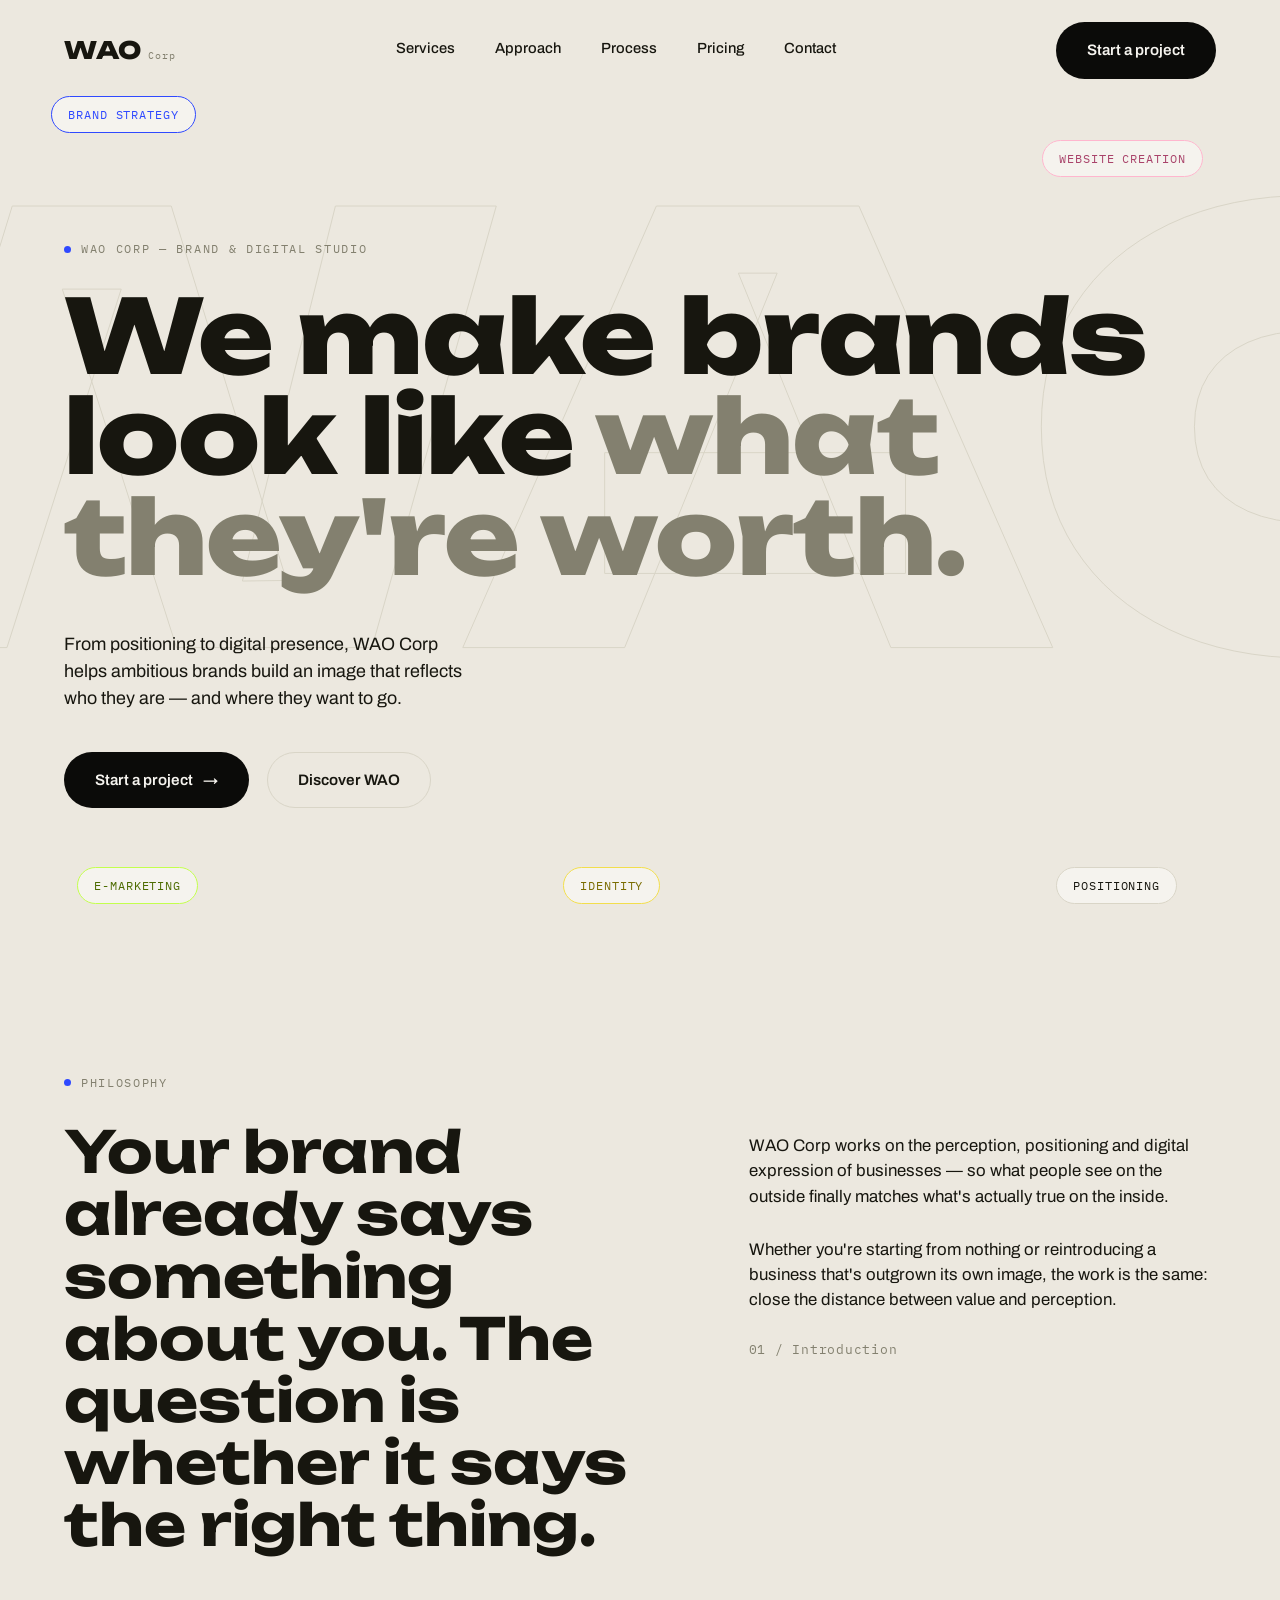
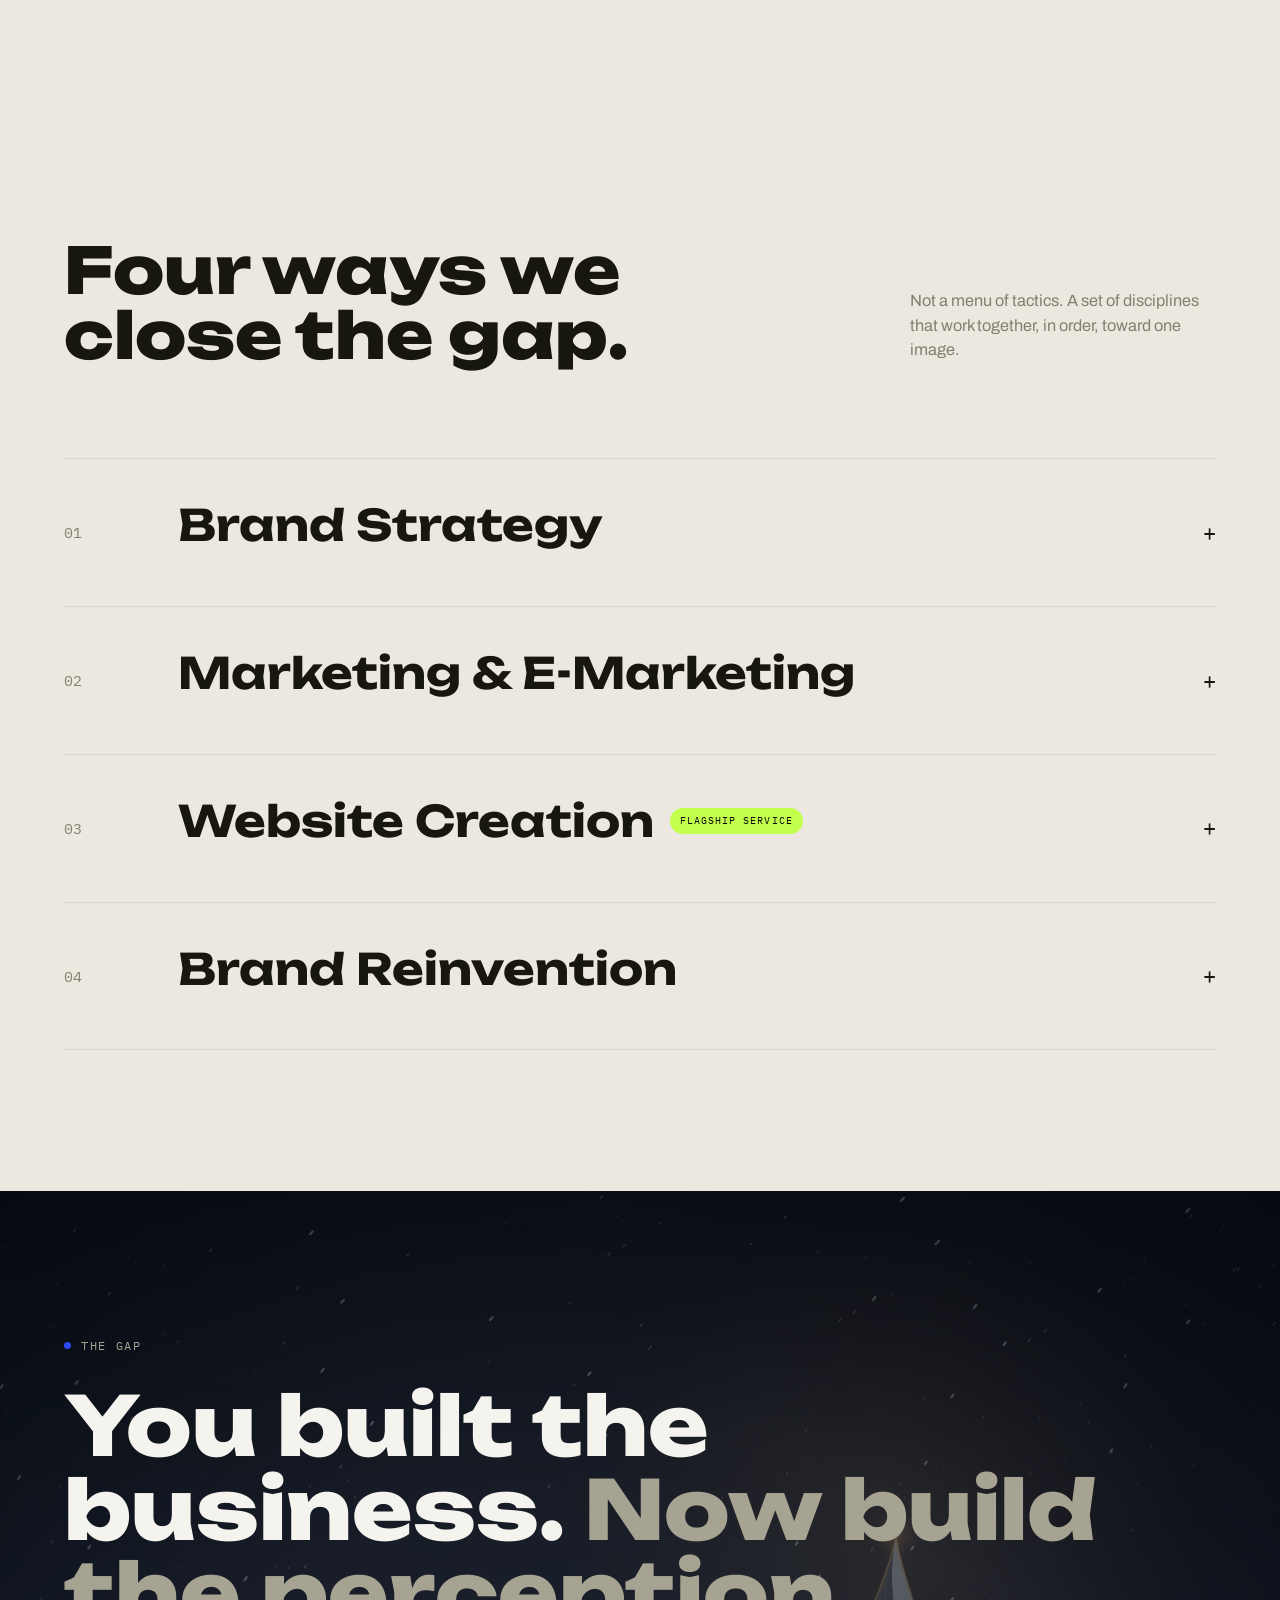
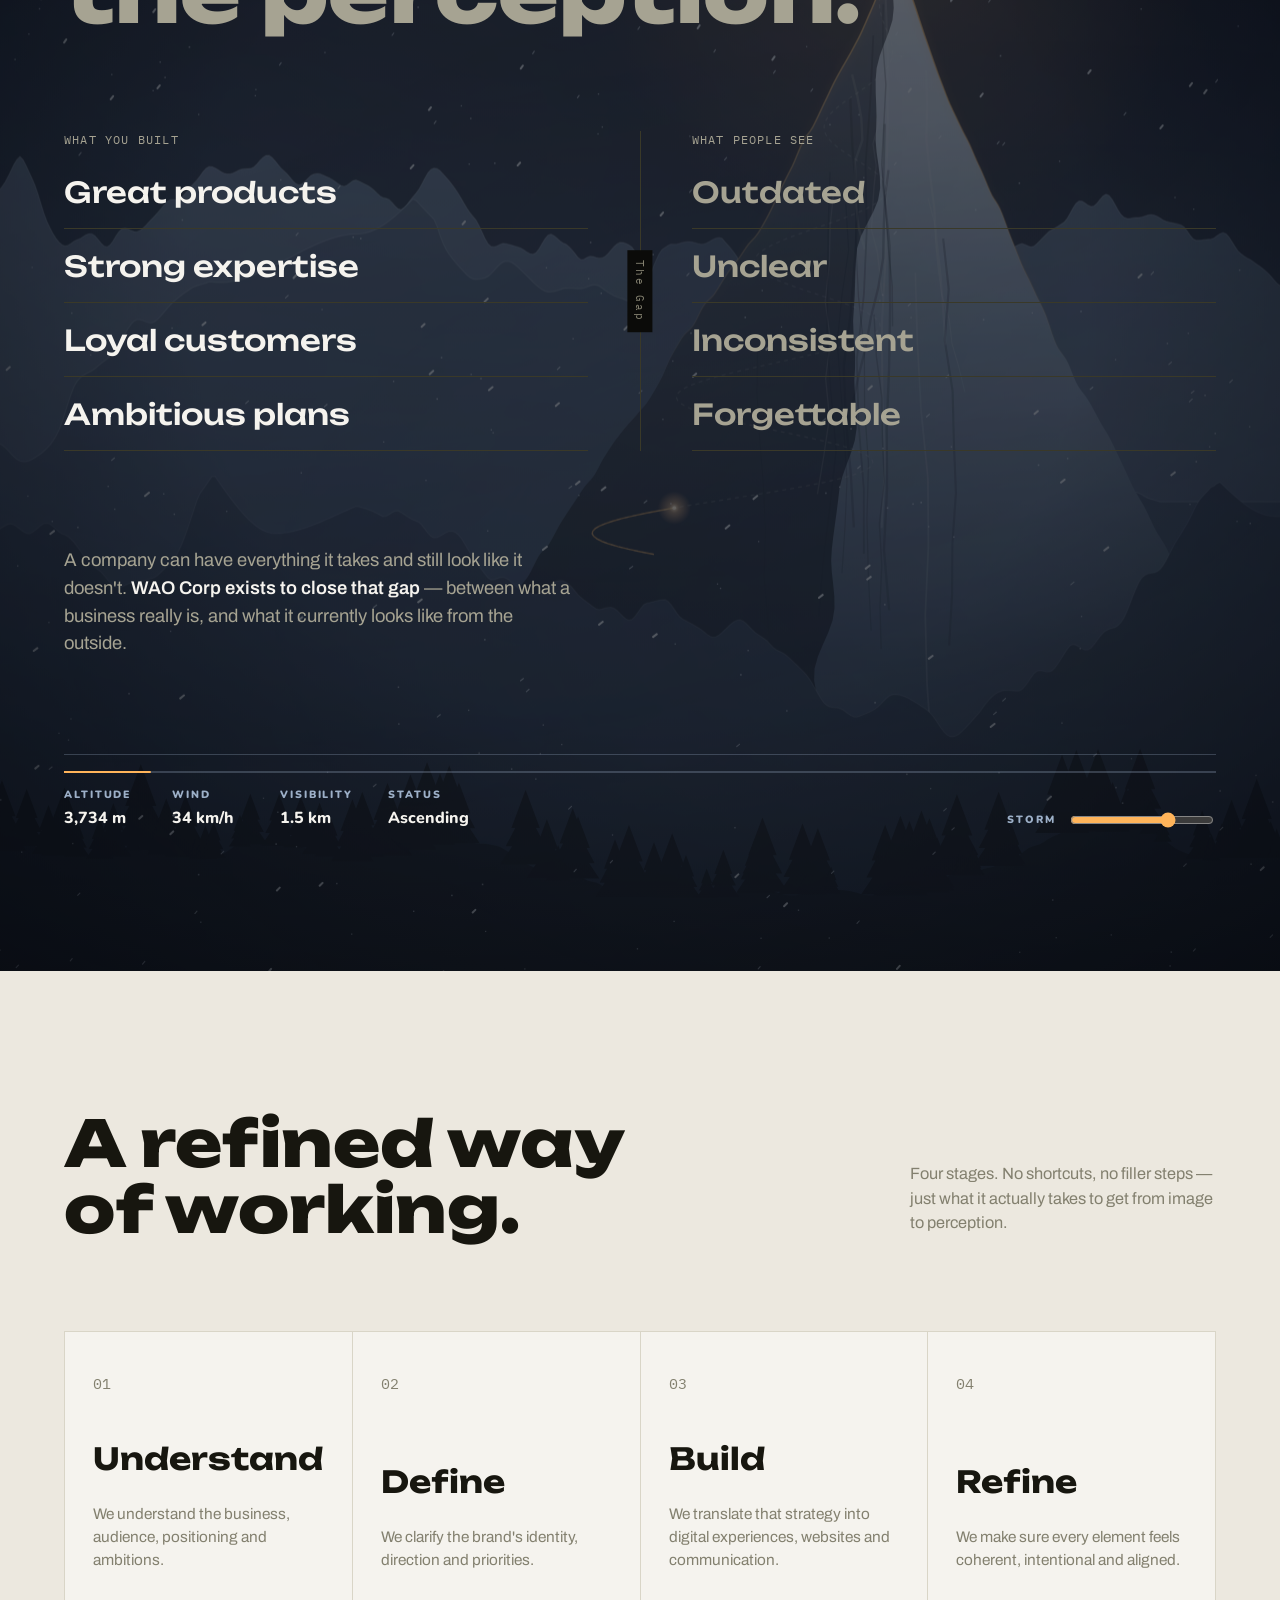
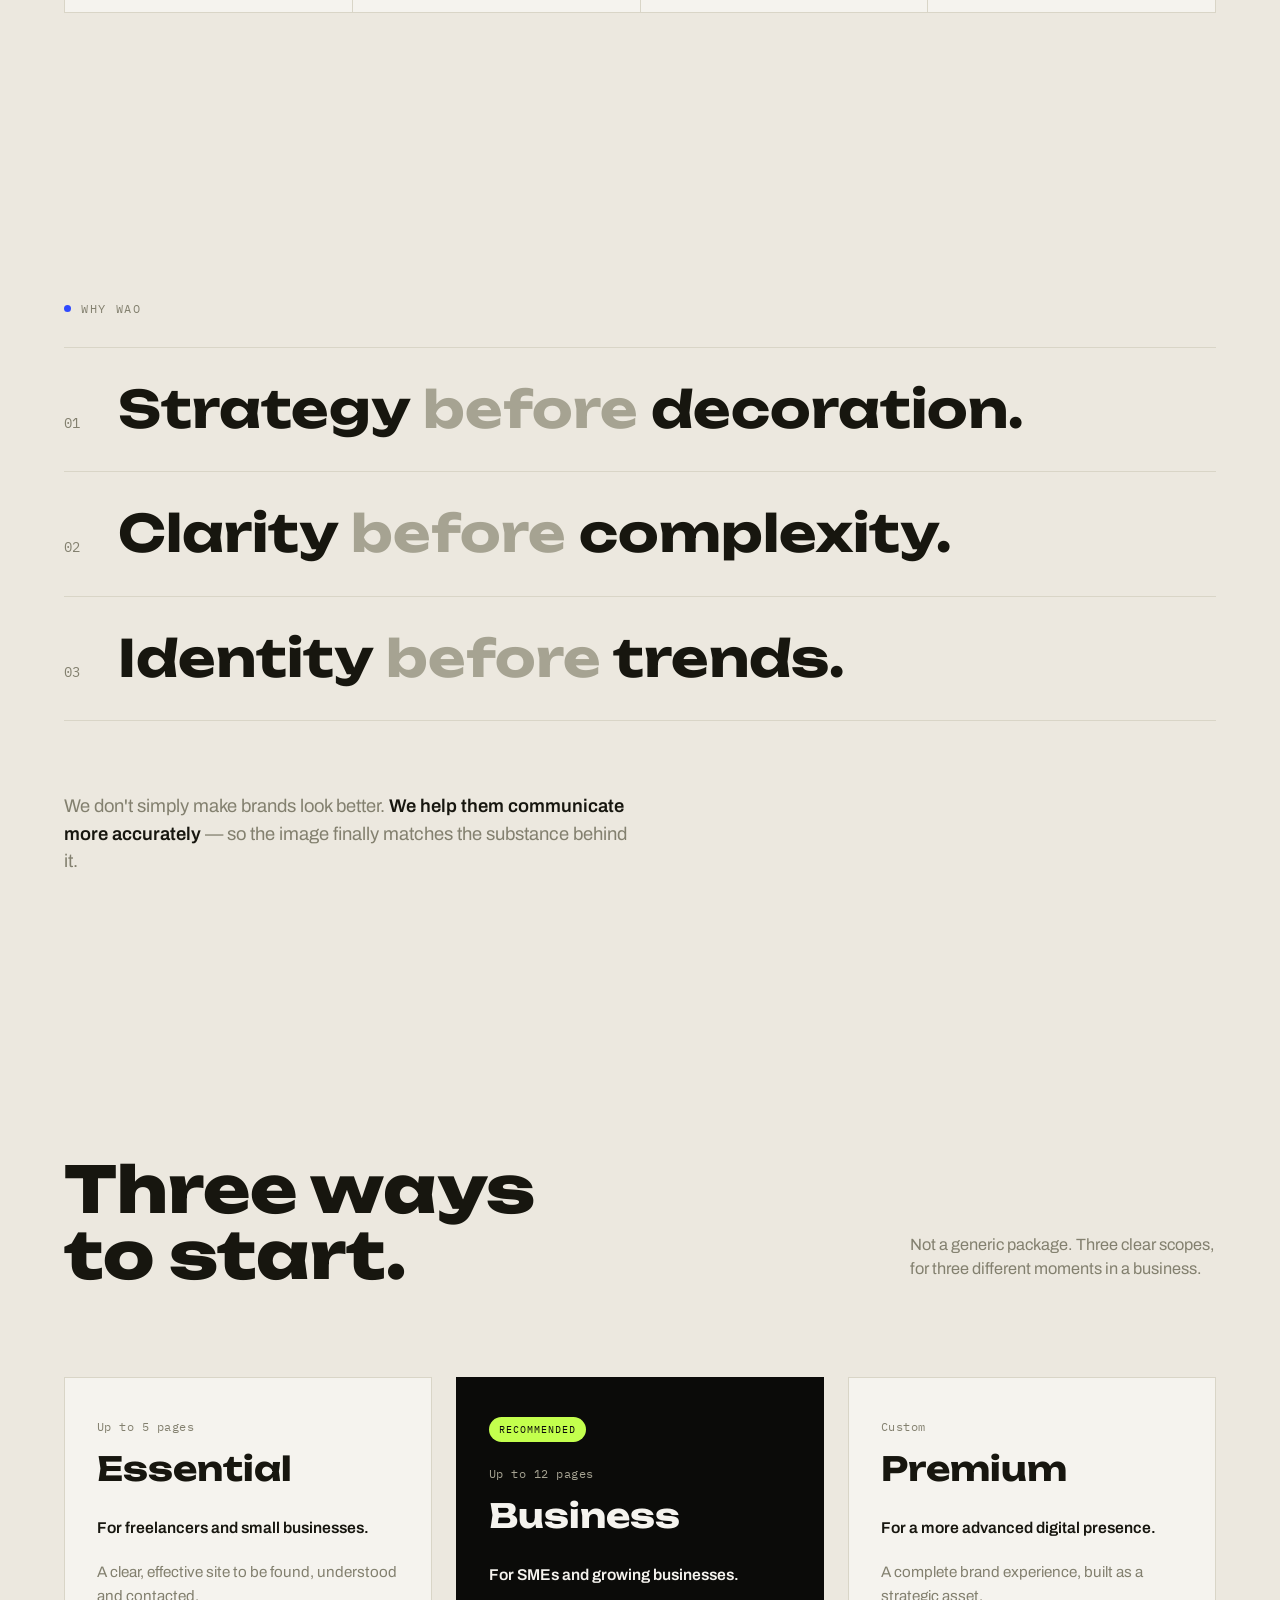
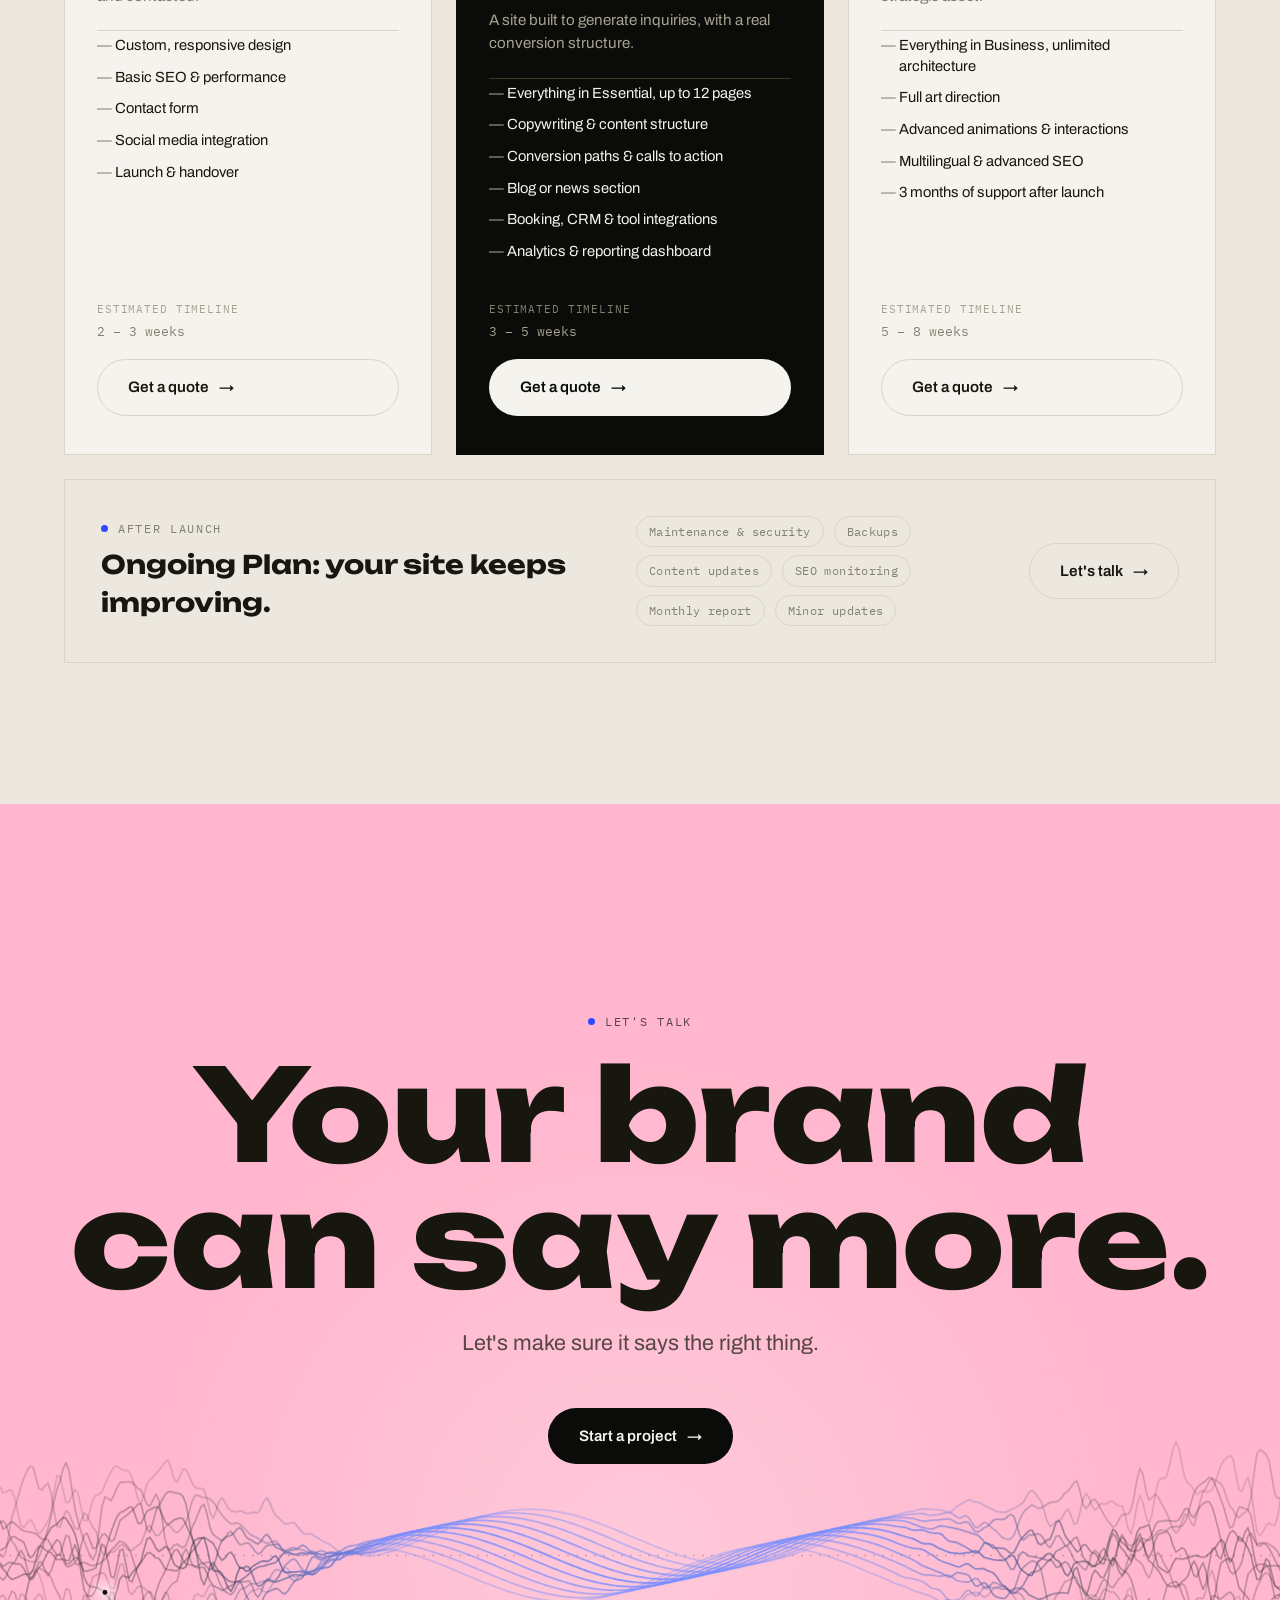
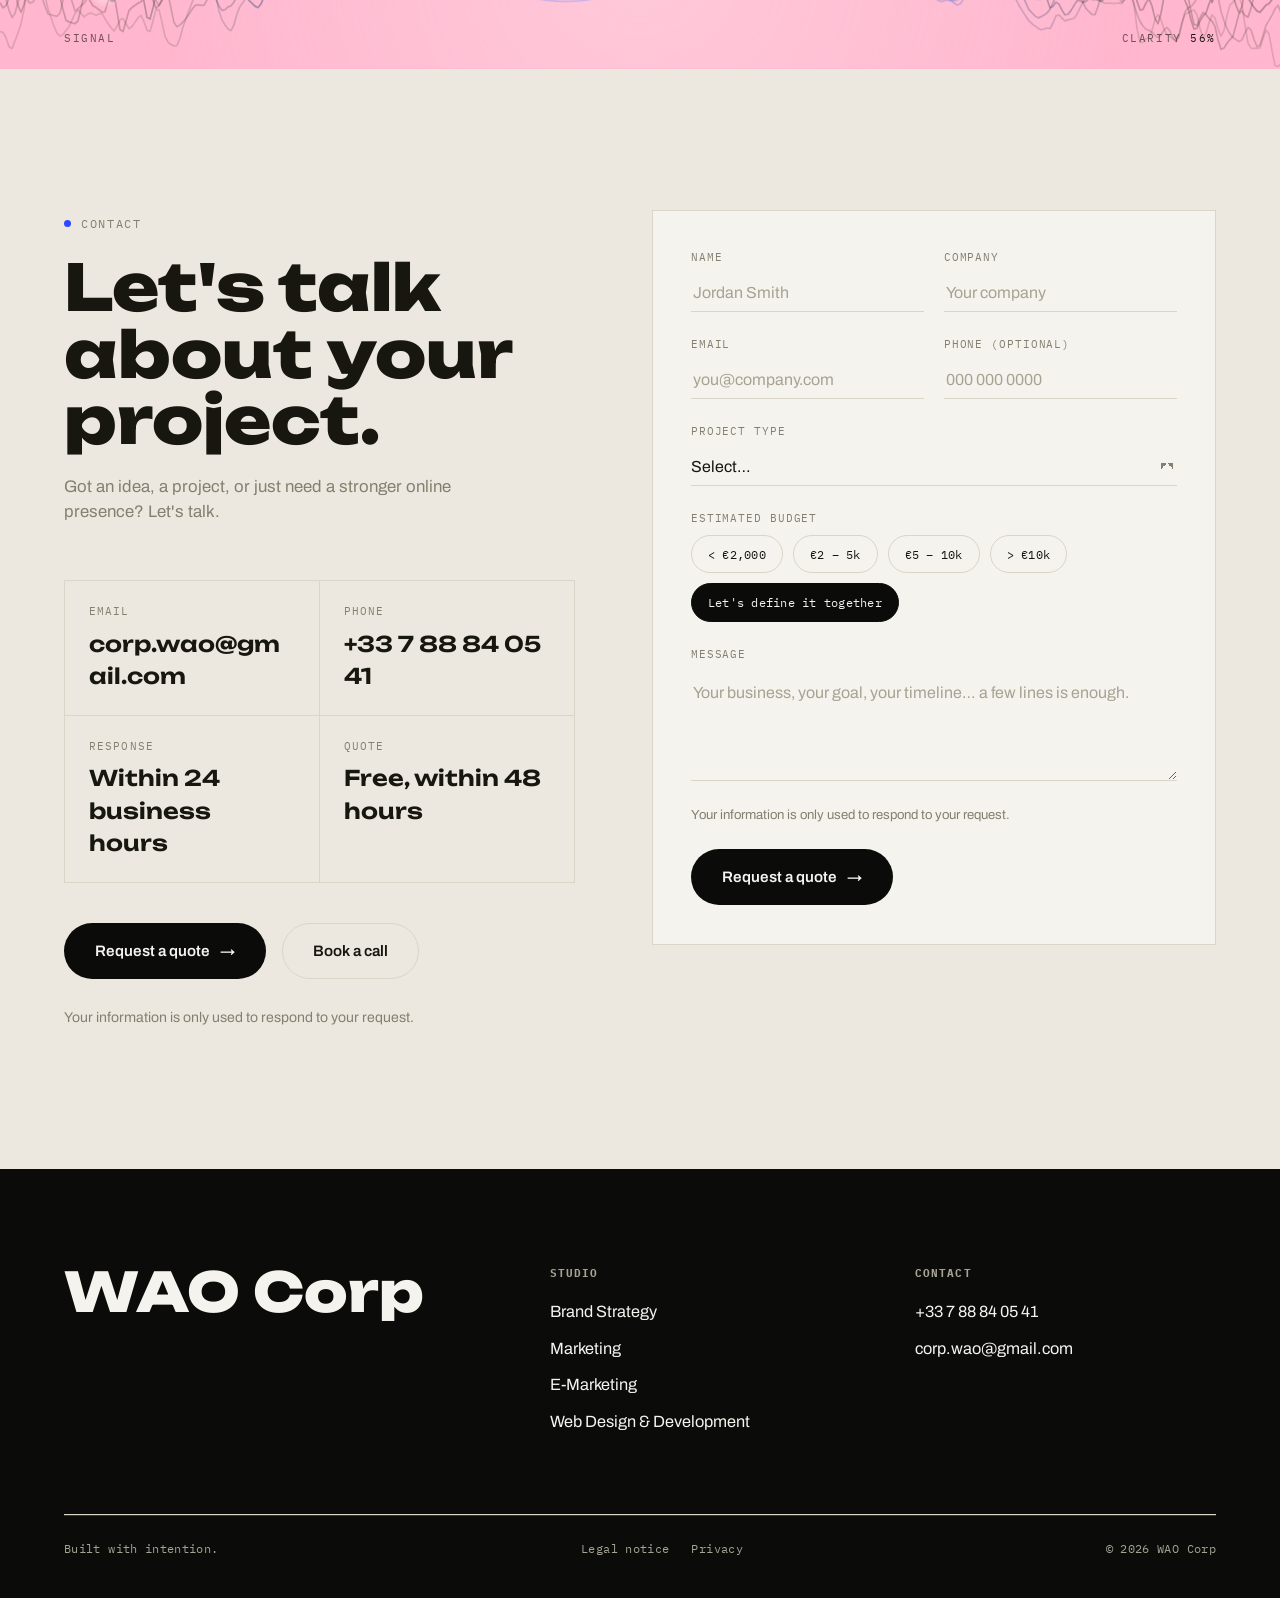
==== commit aa7c93ce: "Add files via upload" ====
--- a/index.html
+++ b/index.html
@@ -6,11 +6,22 @@
 <title>WAO Corp — Brand &amp; Digital Studio</title>
 <meta name="description" content="WAO Corp helps ambitious brands align their image with what they're truly worth — brand strategy, marketing, website creation and brand reinvention.">
 <meta name="theme-color" content="#F5F3EE">
+<link rel="icon" href="favicon.svg" type="image/svg+xml">
+<link rel="icon" href="favicon-32.png" sizes="32x32" type="image/png">
+<link rel="apple-touch-icon" href="apple-touch-icon.png">
 
 <!-- Open Graph -->
-<meta property="og:title" content="WAO Corp — Brand & Digital Studio">
+<meta property="og:title" content="WAO Corp — Brand &amp; Digital Studio">
 <meta property="og:description" content="We make brands look like what they're worth.">
 <meta property="og:type" content="website">
+<meta property="og:site_name" content="WAO Corp">
+<meta property="og:url" content="https://corpwao.github.io/WAOCorp/">
+<meta property="og:image" content="https://corpwao.github.io/WAOCorp/og-image.png">
+<meta property="og:image:width" content="1200">
+<meta property="og:image:height" content="630">
+<meta property="og:image:alt" content="WAO Corp: we make brands look like what they're worth.">
+<meta name="twitter:card" content="summary_large_image">
+<link rel="canonical" href="https://corpwao.github.io/WAOCorp/">
 
 <link rel="preconnect" href="https://fonts.googleapis.com">
 <link rel="preconnect" href="https://fonts.gstatic.com" crossorigin>
@@ -546,6 +557,7 @@
 
     <div class="footer-bottom">
       <span>Built with intention.</span>
+      <span class="footer-legal"><a href="legal.html">Legal notice</a><a href="privacy.html">Privacy</a></span>
       <span>© <span data-year>2026</span> WAO Corp</span>
     </div>
   </div>
--- a/styles.css
+++ b/styles.css
@@ -1455,6 +1455,91 @@
 }
 
 /* ==========================================================================
+   Legal pages (legal.html, privacy.html)
+   ========================================================================== */
+
+.footer-legal { display: flex; gap: 22px; }
+.footer-legal a {
+  color: var(--grey-soft);
+  transition: color 0.3s ease;
+}
+.footer-legal a:hover { color: var(--paper); }
+
+.legal-back {
+  font-size: 0.92rem;
+  font-weight: 500;
+  padding-bottom: 3px;
+  border-bottom: 1px solid transparent;
+  transition: border-color 0.3s ease;
+}
+.legal-back:hover { border-bottom-color: var(--ink); }
+
+.legal-page {
+  padding-top: clamp(130px, 18vw, 200px);
+  padding-bottom: var(--section-pad);
+}
+
+.legal-page h1 {
+  font-family: var(--font-display);
+  font-weight: 800;
+  font-size: clamp(2.4rem, 6vw, 4.4rem);
+  line-height: 1.02;
+  margin-top: 20px;
+}
+
+.legal-meta {
+  margin-top: 14px;
+  font-family: var(--font-mono);
+  font-size: 0.78rem;
+  letter-spacing: 0.04em;
+  color: var(--grey);
+}
+
+.legal-body {
+  max-width: 68ch;
+  margin-top: clamp(40px, 6vw, 72px);
+  display: flex;
+  flex-direction: column;
+  gap: 40px;
+}
+
+.legal-body section {
+  display: flex;
+  flex-direction: column;
+  gap: 12px;
+  padding-top: 28px;
+  border-top: 1px solid var(--line);
+}
+
+.legal-body h2 {
+  font-family: var(--font-display);
+  font-weight: 700;
+  font-size: clamp(1.15rem, 2vw, 1.4rem);
+}
+
+.legal-body p,
+.legal-body li {
+  line-height: 1.65;
+}
+
+.legal-body ul { display: flex; flex-direction: column; gap: 8px; }
+.legal-body li { padding-left: 18px; position: relative; }
+.legal-body li::before { content: '—'; position: absolute; left: 0; color: var(--grey); }
+
+.legal-body a {
+  text-decoration: underline;
+  text-underline-offset: 3px;
+}
+
+.todo {
+  background: var(--yellow);
+  padding: 1px 6px;
+  border-radius: 3px;
+  font-family: var(--font-mono);
+  font-size: 0.88em;
+}
+
+/* ==========================================================================
    Custom cursor (desktop, pointer:fine only)
    ========================================================================== */
 
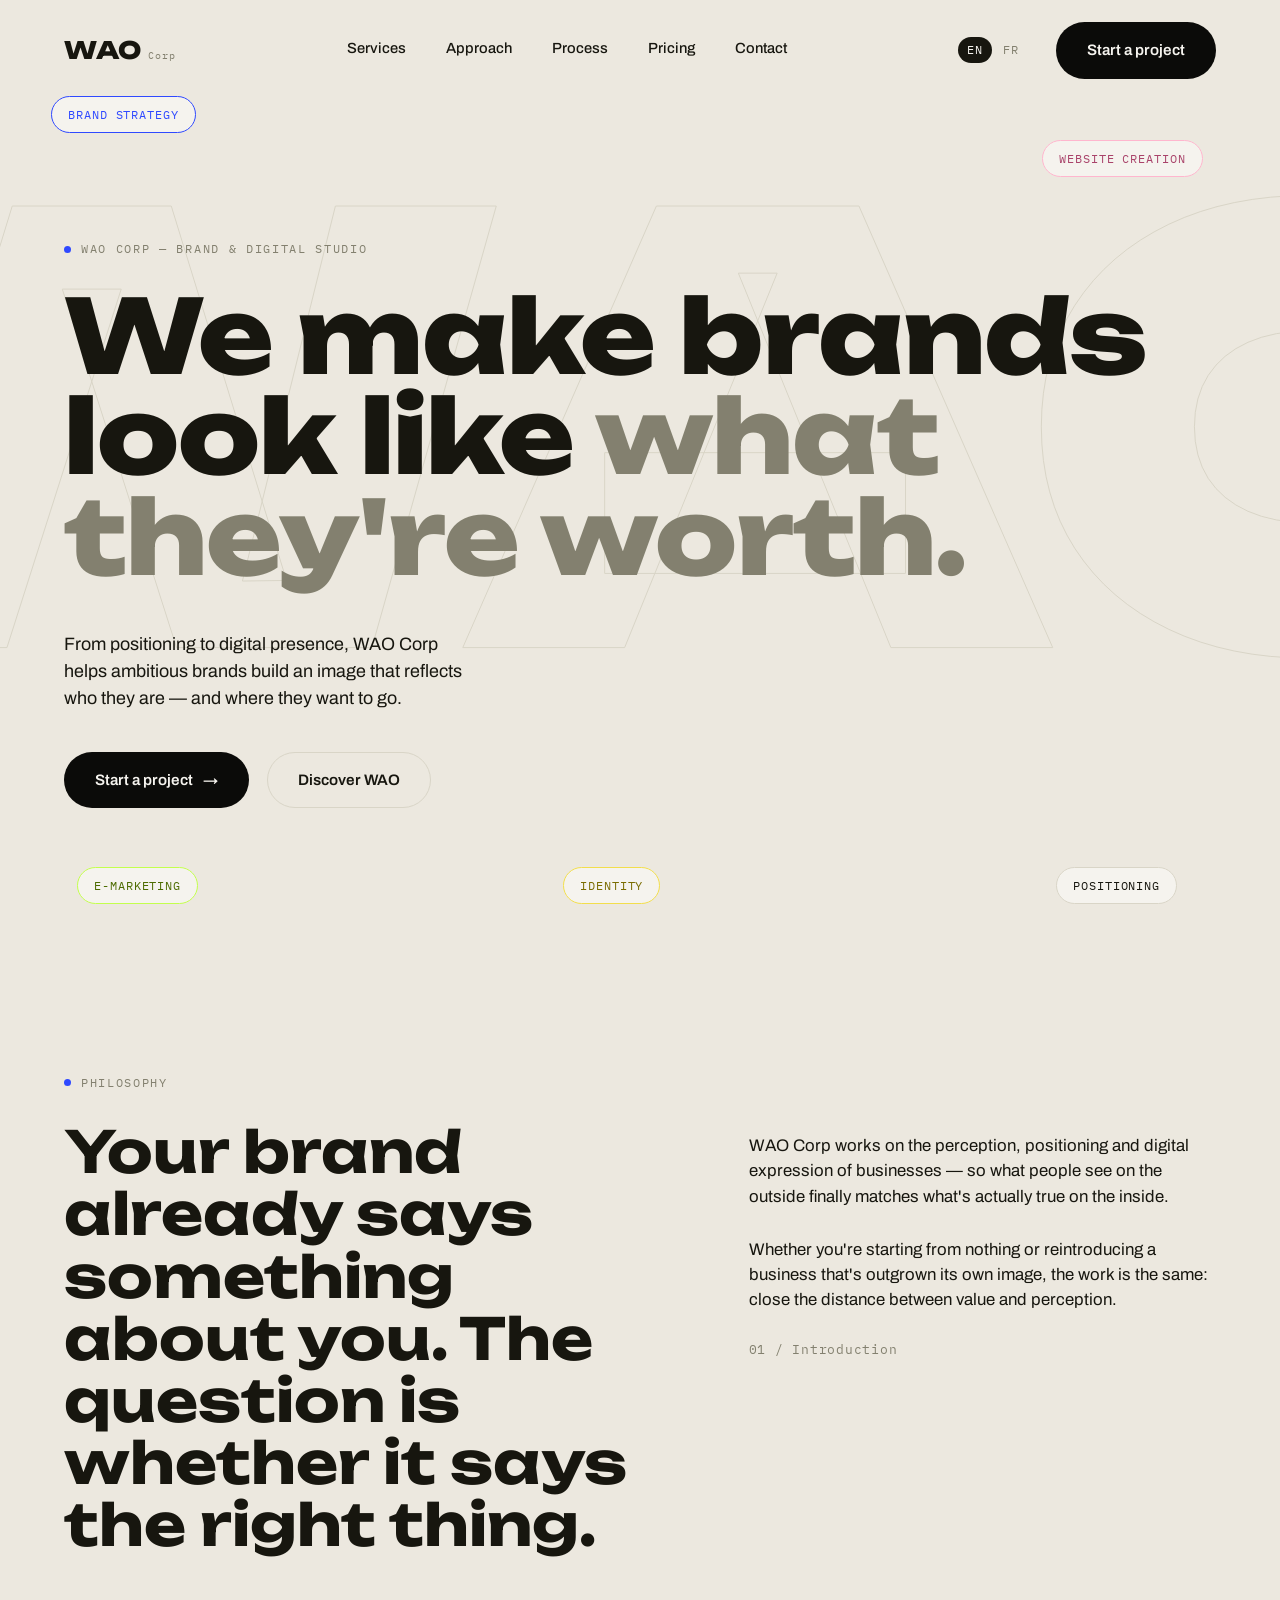
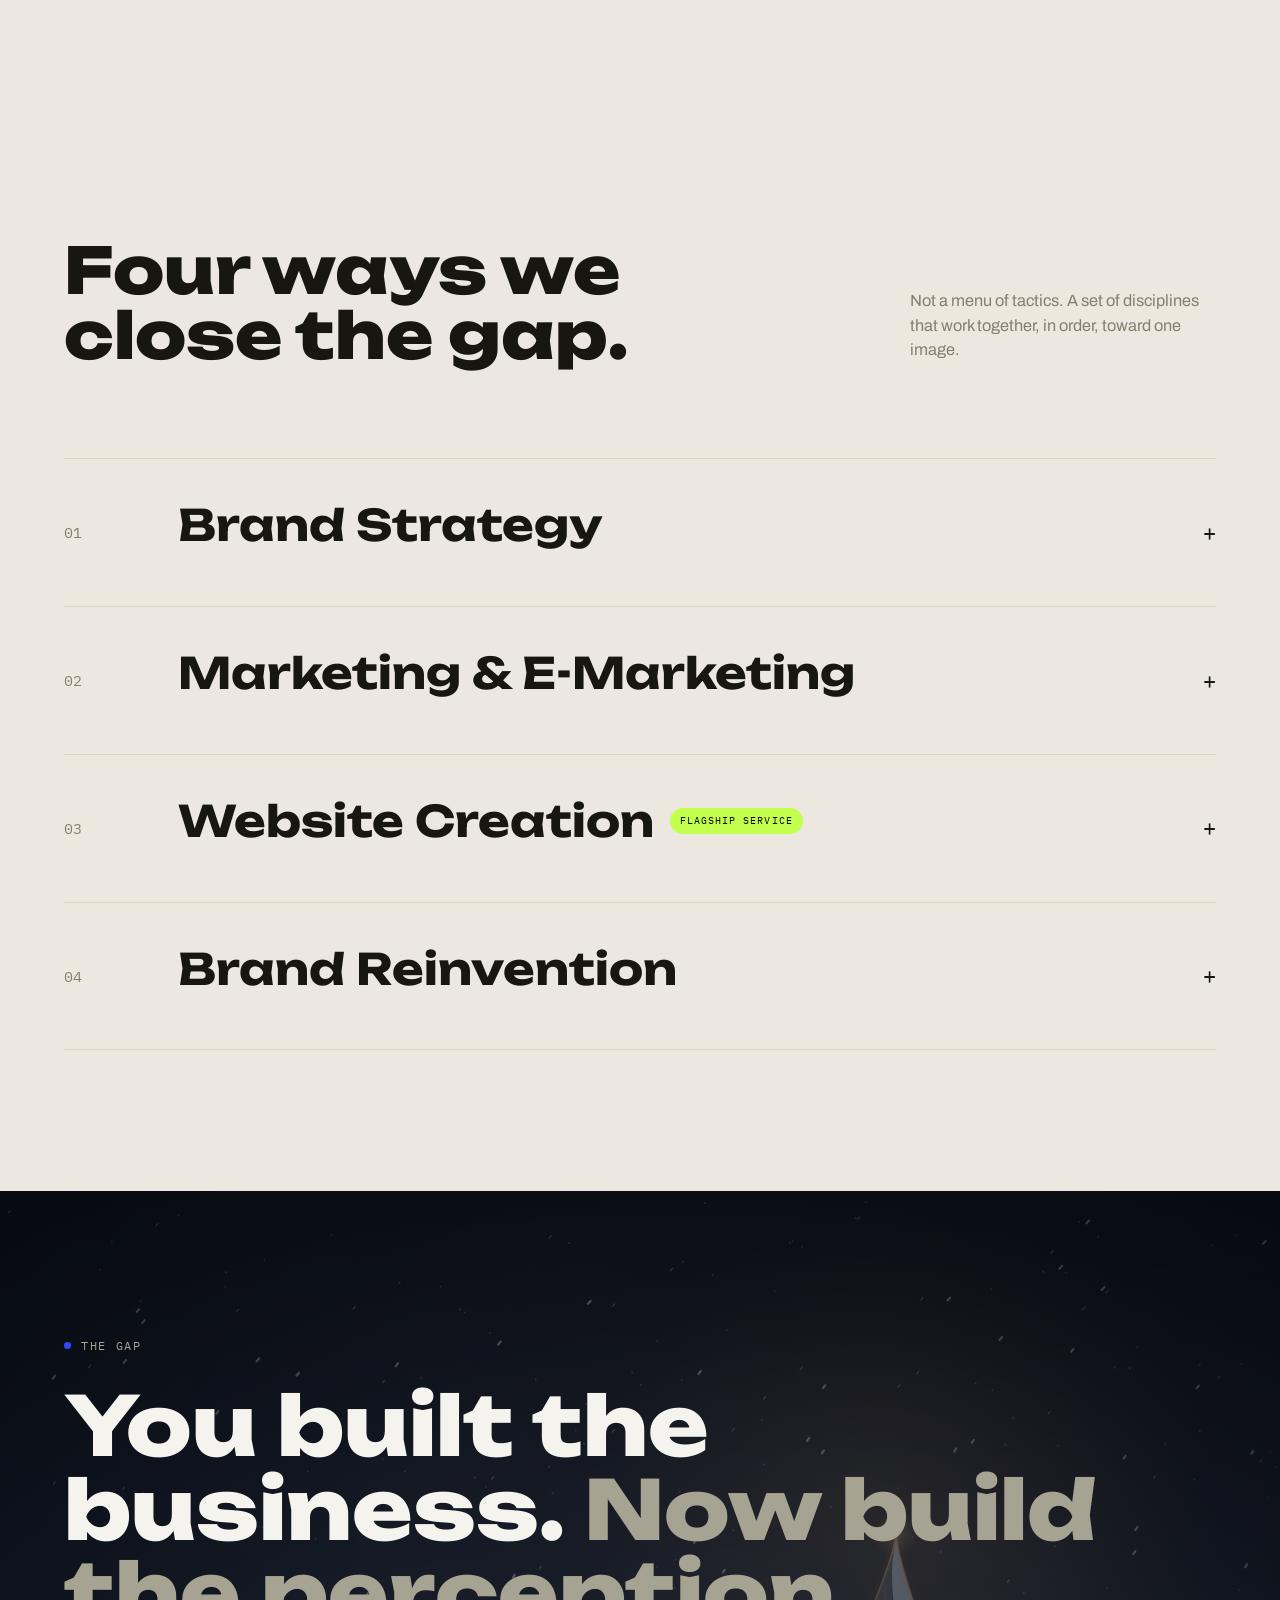
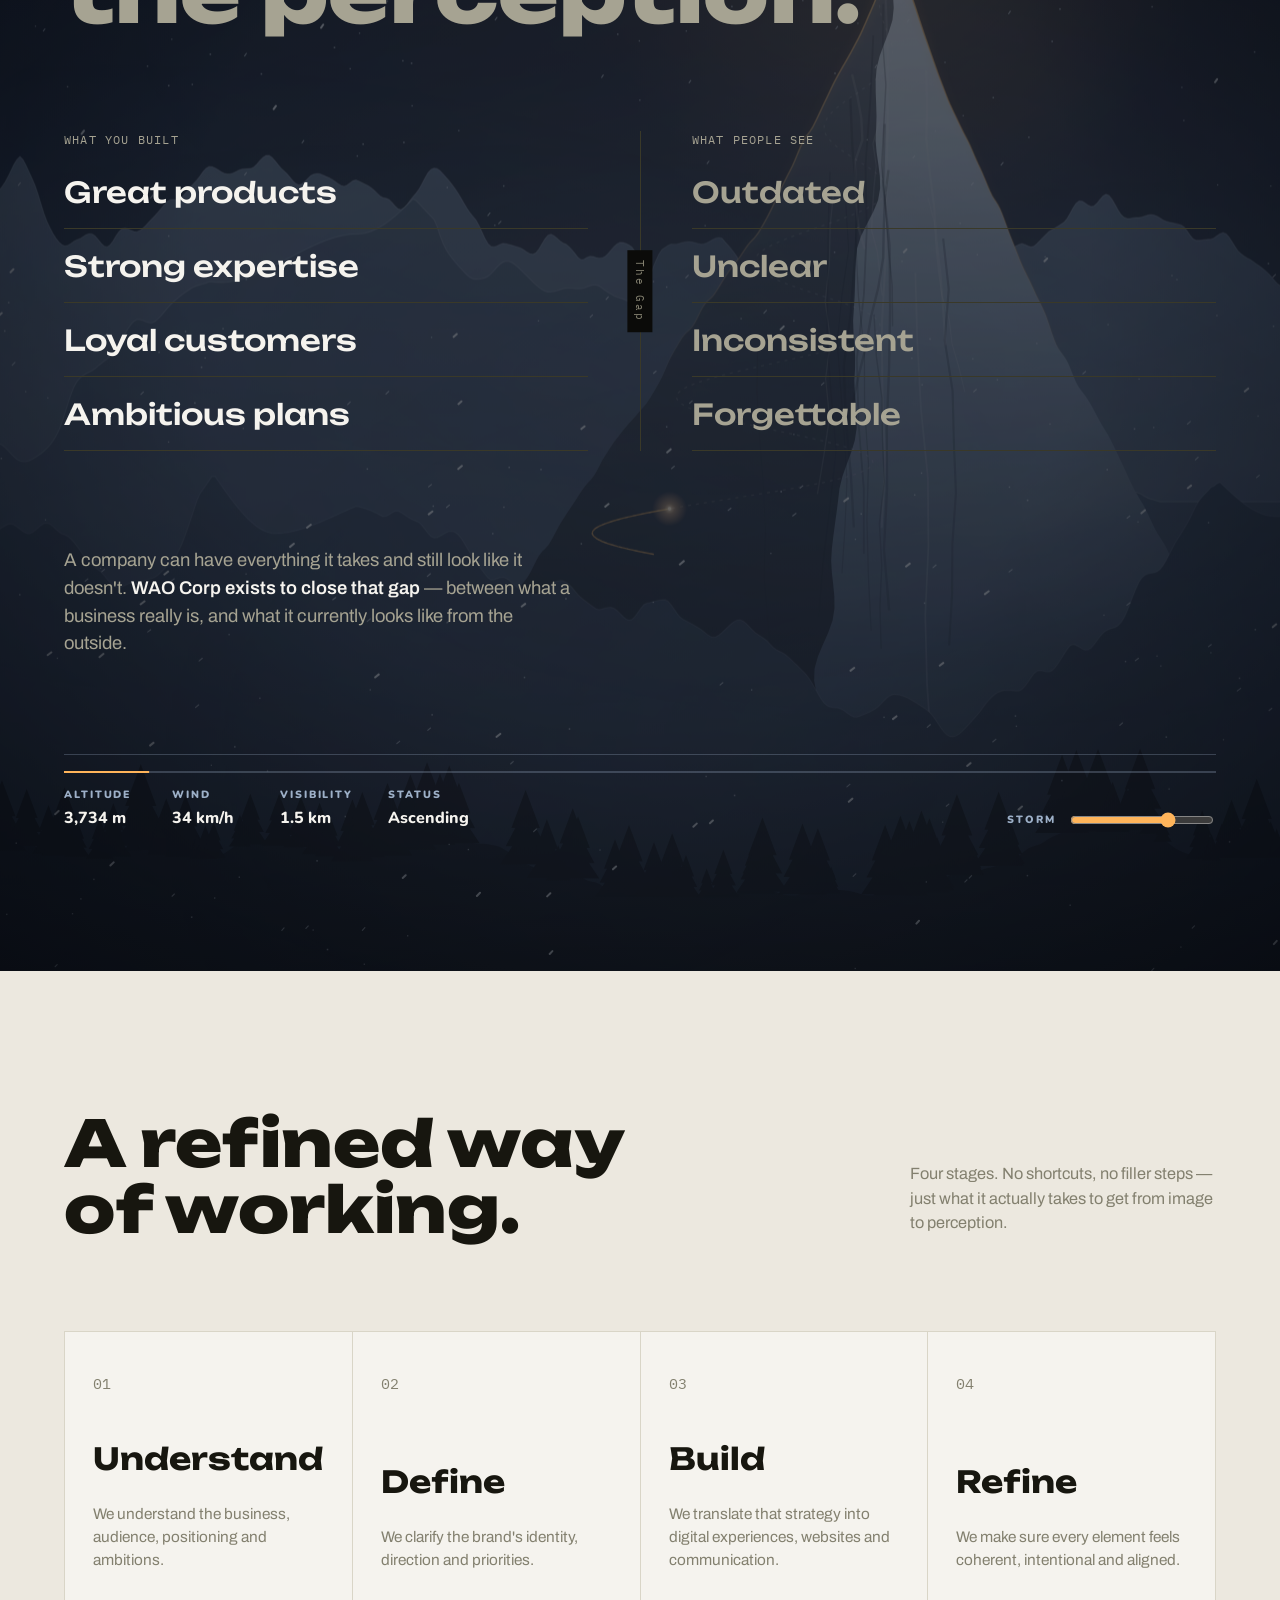
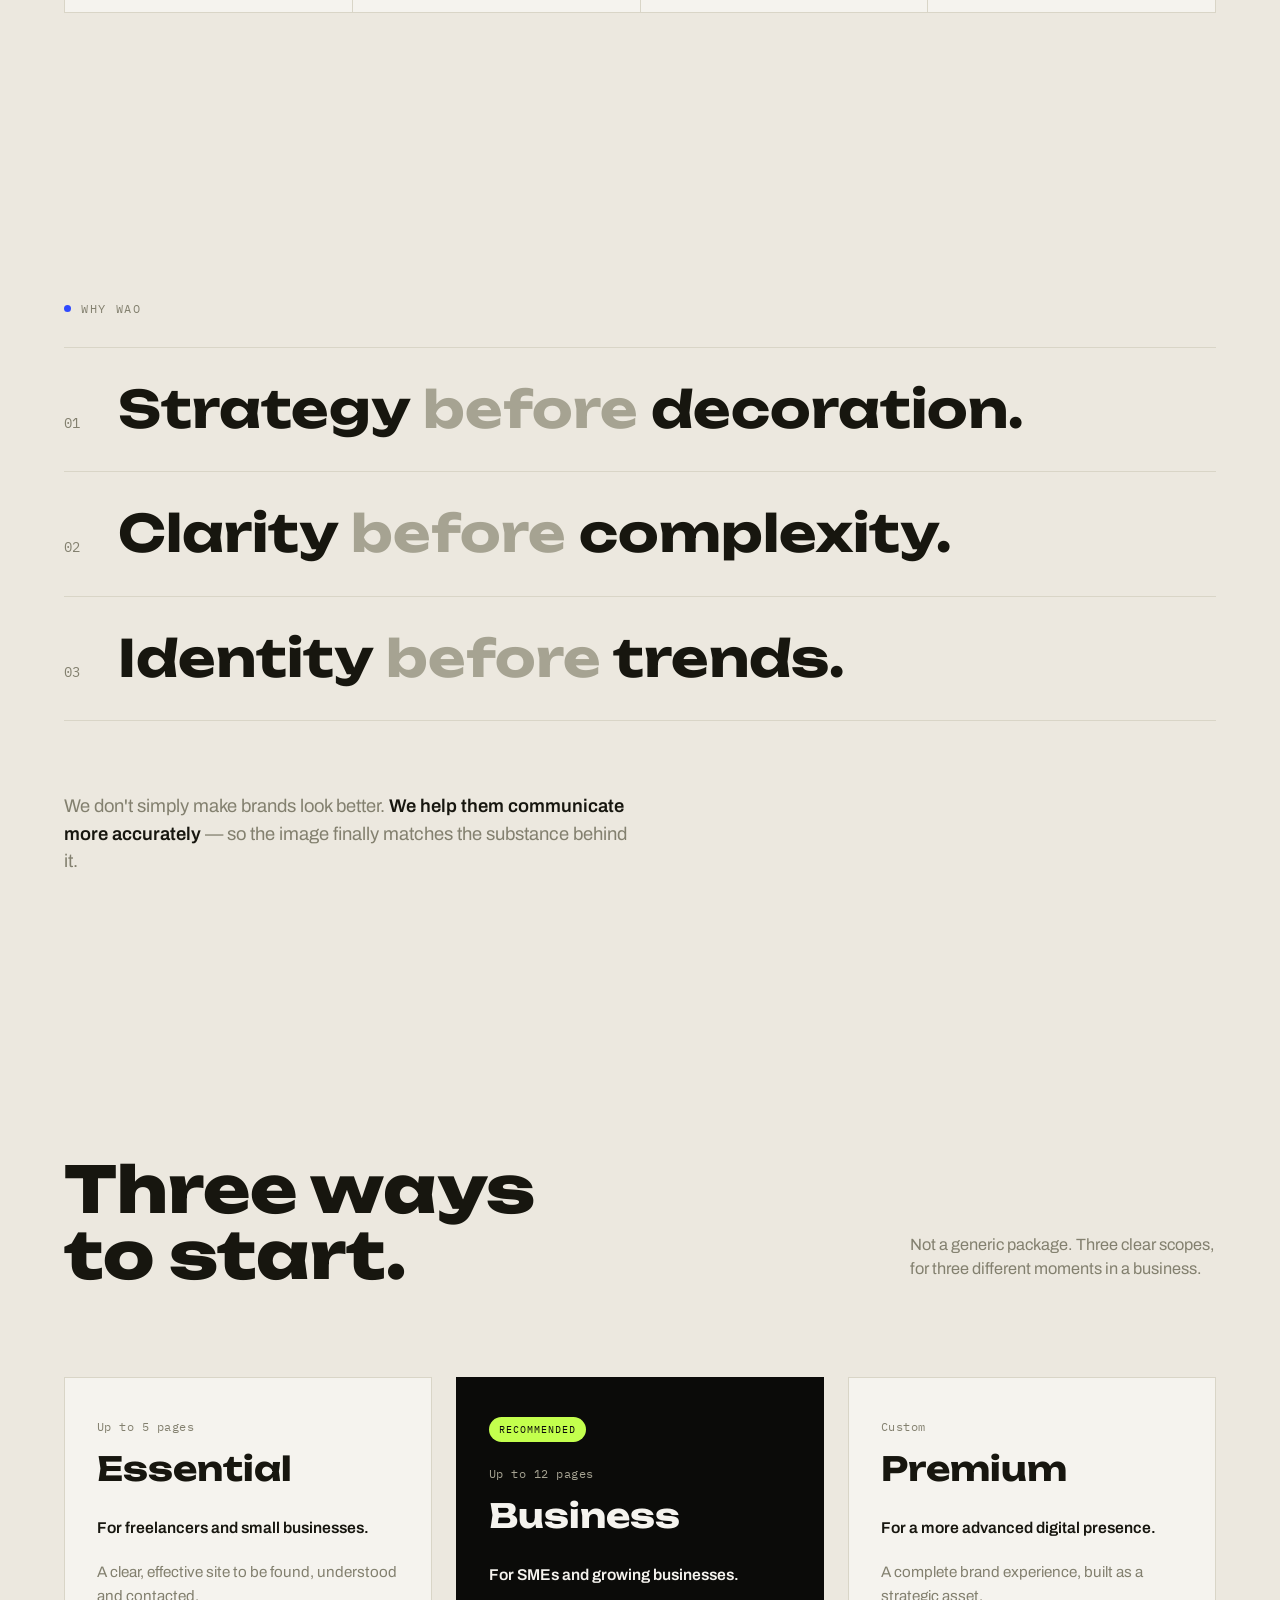
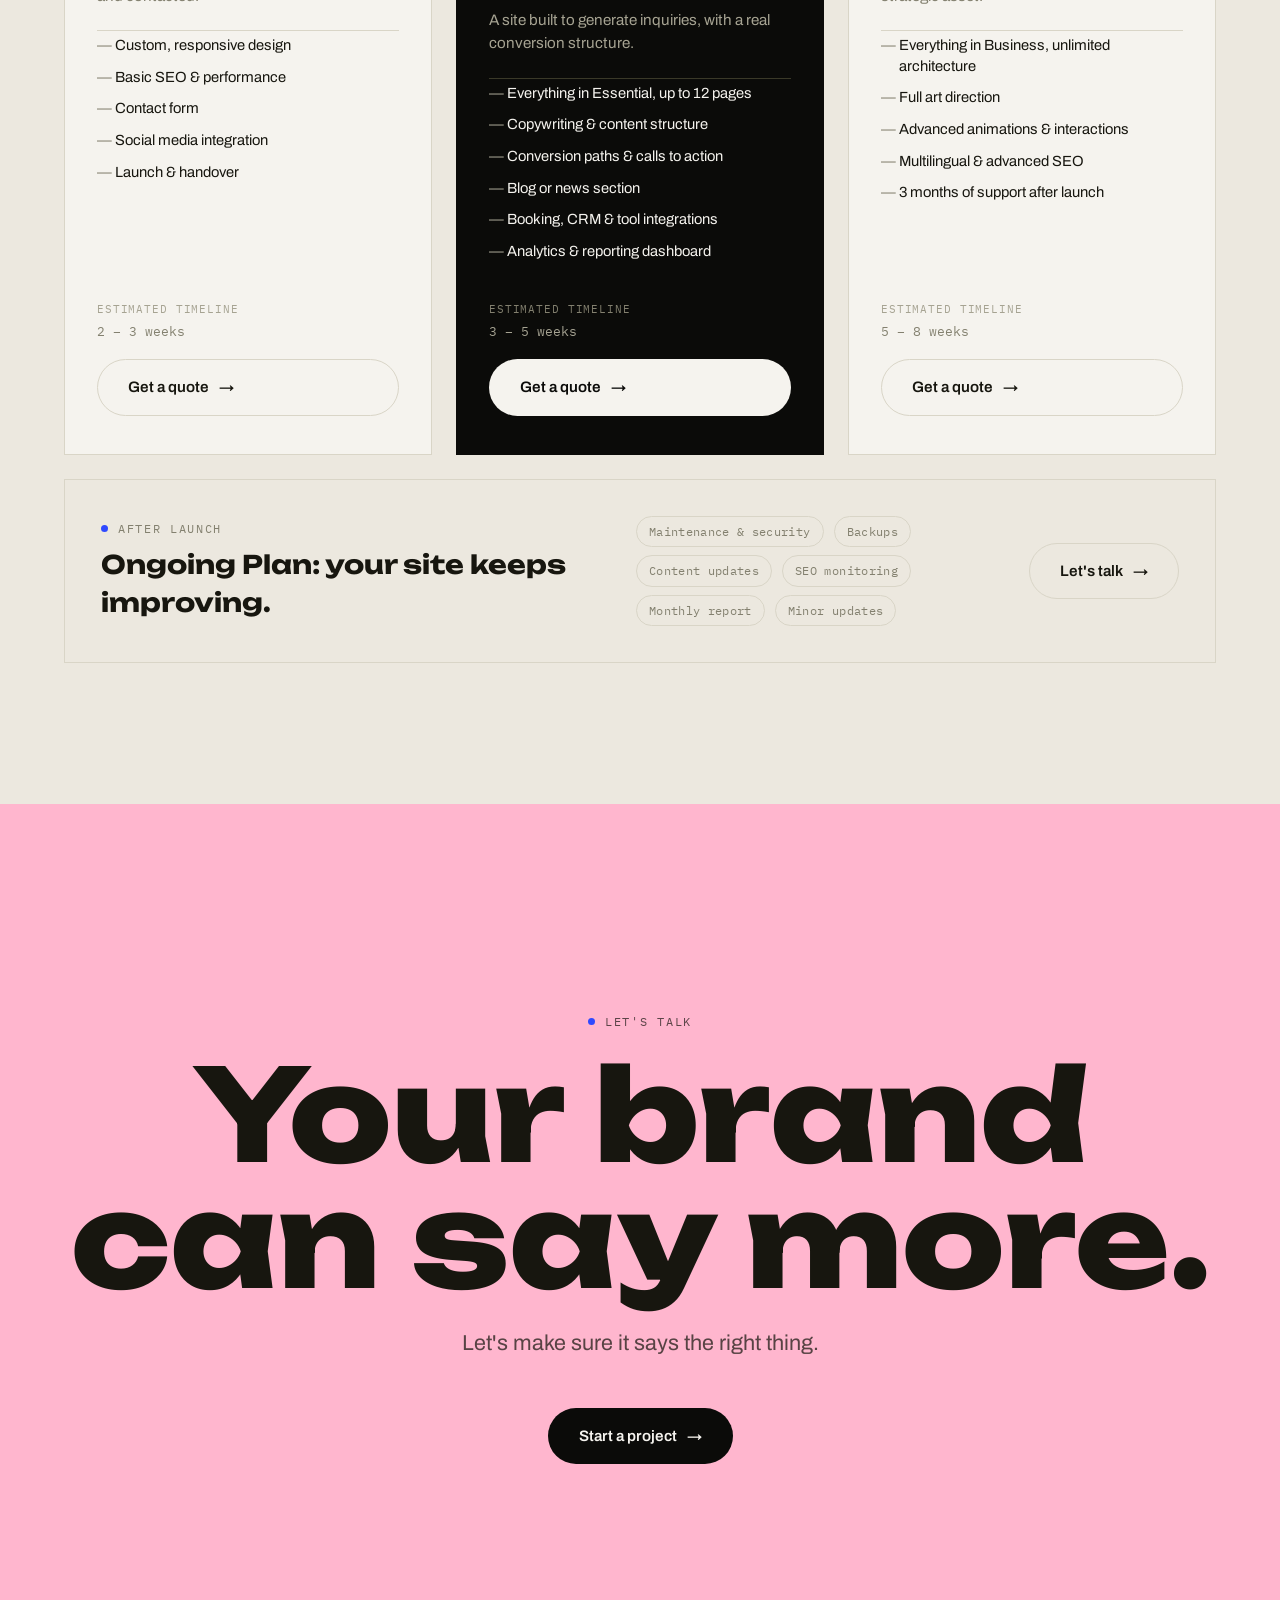
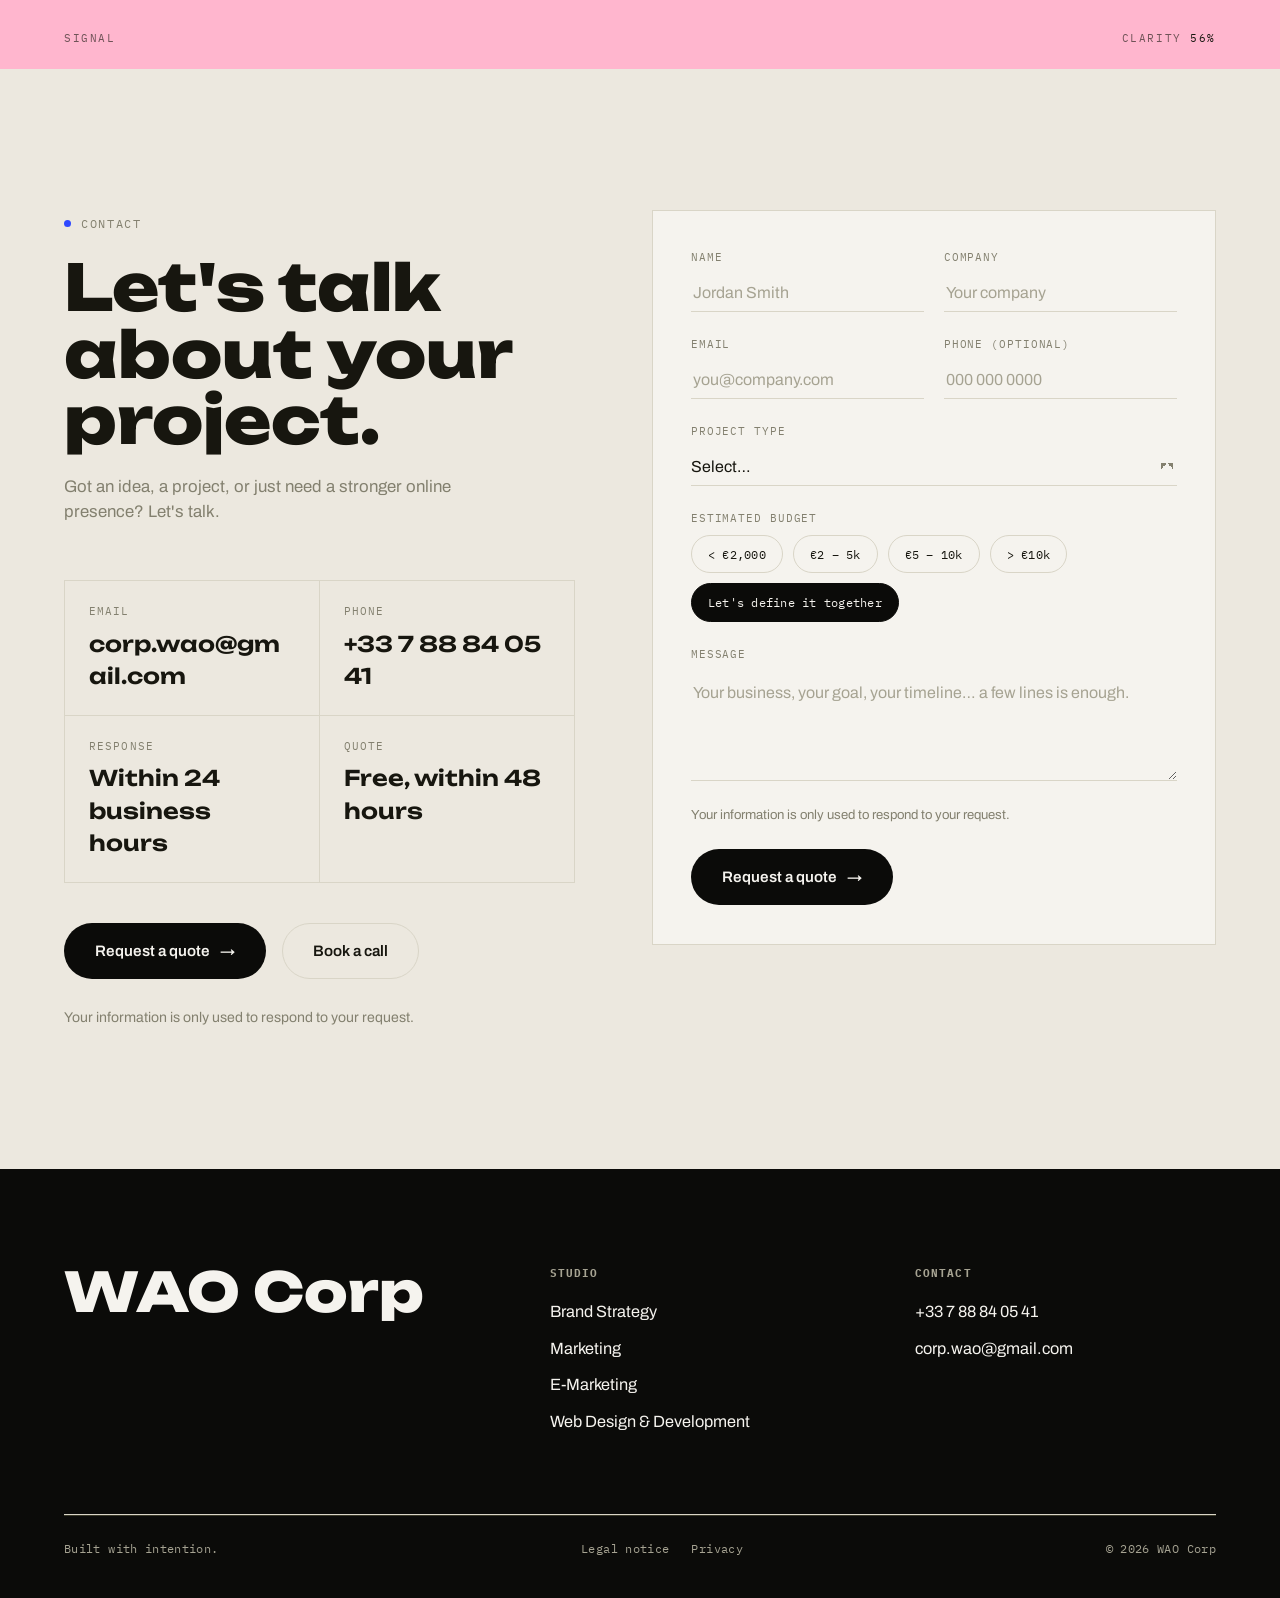
==== commit 5f44c9a8: "Add files via upload" ====
--- a/index.html
+++ b/index.html
@@ -22,6 +22,9 @@
 <meta property="og:image:alt" content="WAO Corp: we make brands look like what they're worth.">
 <meta name="twitter:card" content="summary_large_image">
 <link rel="canonical" href="https://corpwao.github.io/WAOCorp/">
+<link rel="alternate" hreflang="en" href="https://corpwao.github.io/WAOCorp/">
+<link rel="alternate" hreflang="fr" href="https://corpwao.github.io/WAOCorp/fr/">
+<link rel="alternate" hreflang="x-default" href="https://corpwao.github.io/WAOCorp/">
 
 <link rel="preconnect" href="https://fonts.googleapis.com">
 <link rel="preconnect" href="https://fonts.gstatic.com" crossorigin>
@@ -45,6 +48,7 @@
   </nav>
 
   <div class="nav-right">
+    <div class="lang-switch" role="group" aria-label="Language"><span aria-current="true">EN</span><a href="fr/" hreflang="fr" lang="fr" aria-label="Français">FR</a></div>
     <a href="#pricing" class="btn btn-primary nav-cta">Start a project</a>
     <button class="nav-toggle" aria-label="Open menu" aria-expanded="false">
       <span></span><span></span><span></span>
@@ -63,6 +67,7 @@
   <div class="mobile-menu-foot">
     <span>corp.wao@gmail.com</span>
     <a href="#pricing">Start a project →</a>
+    <a href="fr/" hreflang="fr" lang="fr">Français</a>
   </div>
 </div>
 
--- a/styles.css
+++ b/styles.css
@@ -1455,6 +1455,31 @@
 }
 
 /* ==========================================================================
+   Language switch (EN | FR)
+   ========================================================================== */
+
+.lang-switch {
+  display: flex;
+  align-items: center;
+  gap: 2px;
+  font-family: var(--font-mono);
+  font-size: 0.75rem;
+  letter-spacing: 0.08em;
+}
+.lang-switch span,
+.lang-switch a {
+  padding: 7px 9px;
+  border-radius: 999px;
+  line-height: 1;
+}
+.lang-switch span { background: var(--ink); color: var(--paper); }
+.lang-switch a { color: var(--grey); transition: color 0.3s ease; }
+.lang-switch a:hover { color: var(--ink); }
+
+/* French headlines run longer than the English ones */
+html[lang="fr"] .hero h1 { font-size: clamp(2.2rem, 5.2vw, 4.9rem); }
+
+/* ==========================================================================
    Legal pages (legal.html, privacy.html)
    ========================================================================== */
 
